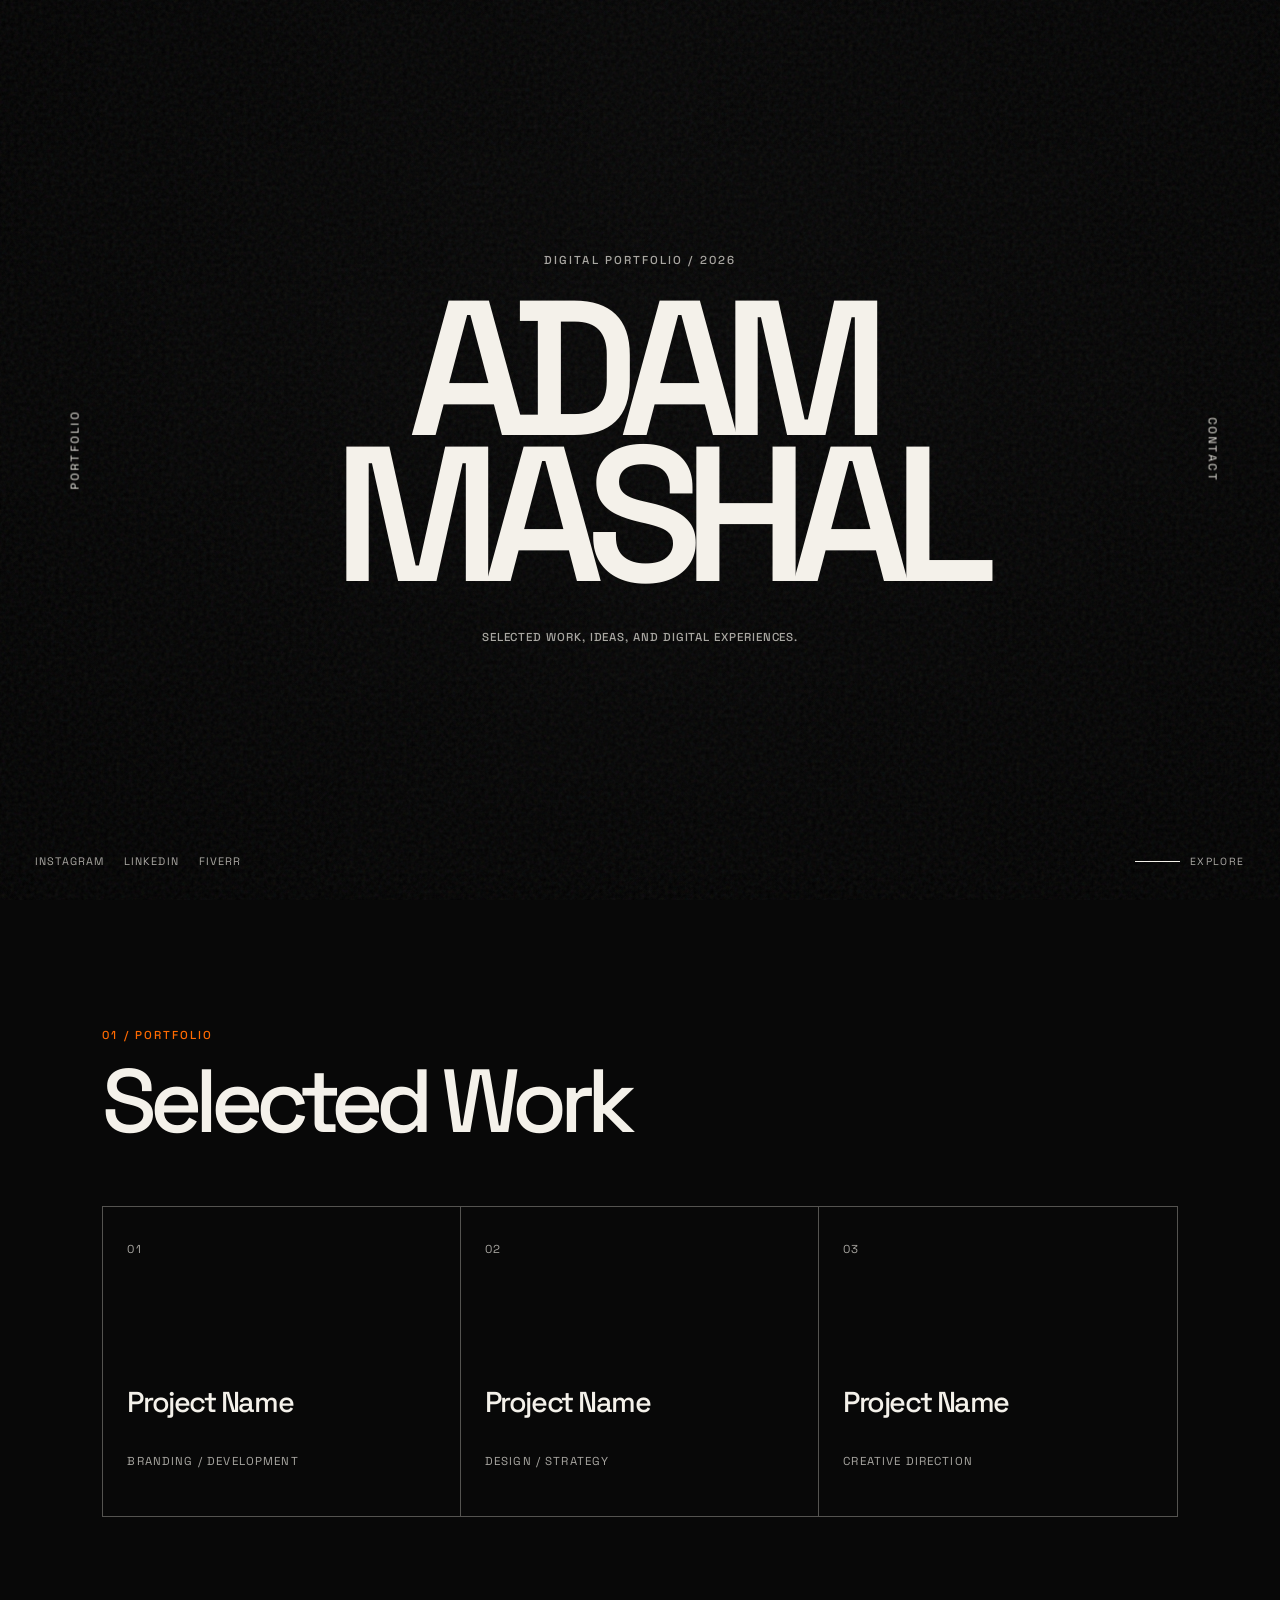
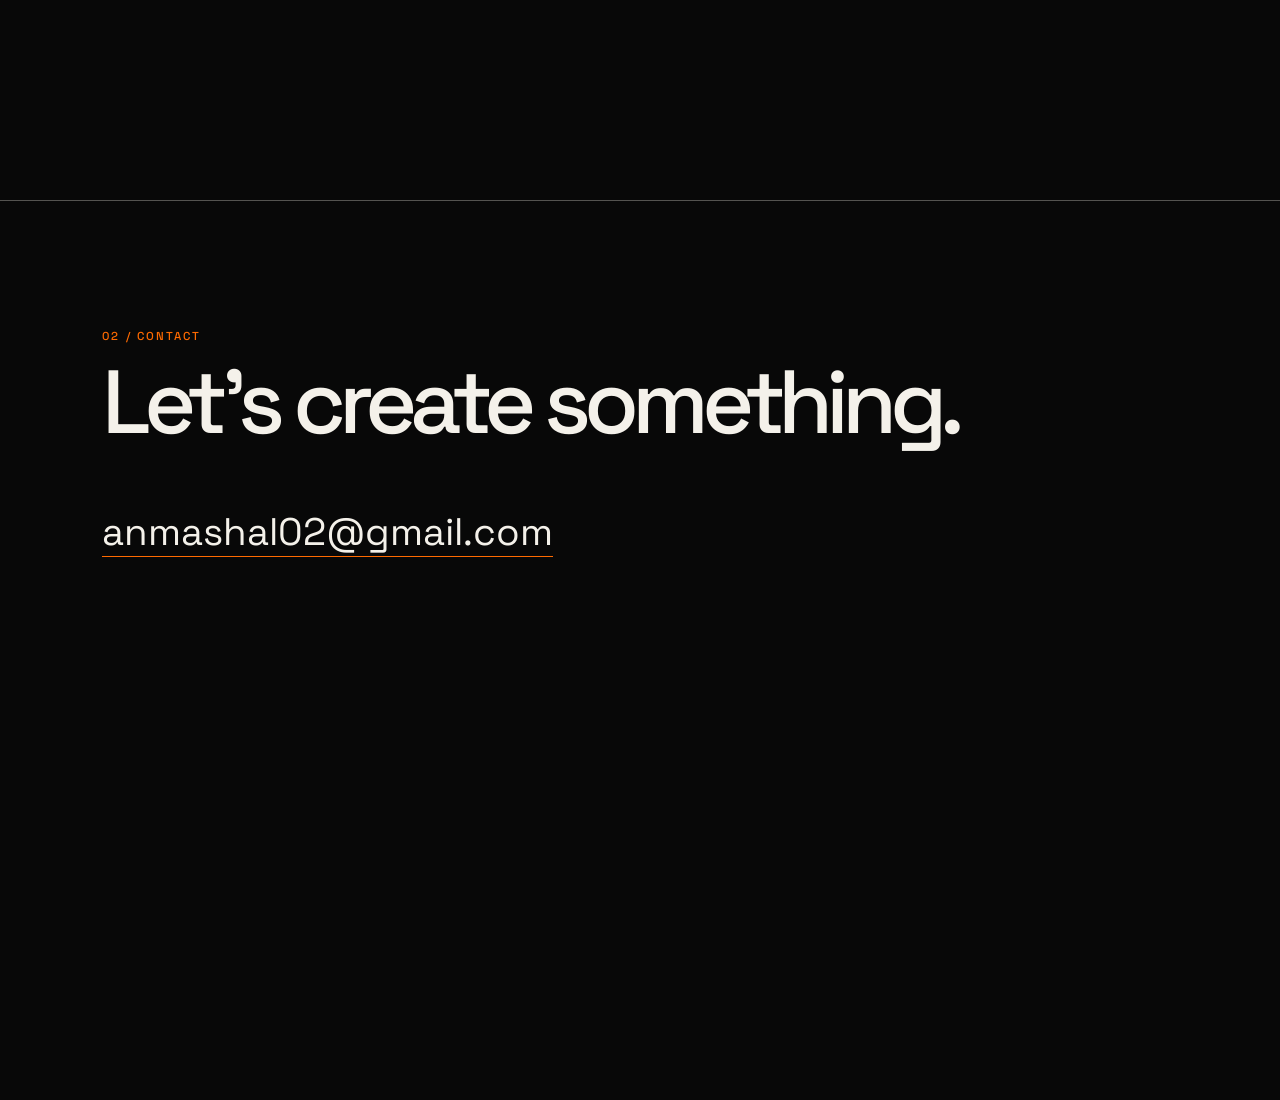
==== index.html @ f865c41f "Initial portfolio website deployment" ====
<!DOCTYPE html>
<html lang="en">
  <head>
    <meta charset="UTF-8" />
    <meta name="viewport" content="width=device-width, initial-scale=1.0" />
    <meta
      name="description"
      content="Adam Mashal — Portfolio, creative work, and contact information."
    />
    <title>Adam Mashal — Portfolio</title>

    <link rel="preconnect" href="https://fonts.googleapis.com" />
    <link rel="preconnect" href="https://fonts.gstatic.com" crossorigin />
    <link
      href="https://fonts.googleapis.com/css2?family=Space+Grotesk:wght@400;500;600;700&display=swap"
      rel="stylesheet"
    />

    <link rel="stylesheet" href="style.css" />
  </head>

  <body>
    <main class="landing-page">
      <video class="flame-video" autoplay muted loop playsinline>
        <source src="assets/flames.mp4" type="video/mp4" />
      </video>

      <div class="video-overlay"></div>
      <div class="grain"></div>

      <a class="side-link side-link-left" href="#portfolio">
        <span>Portfolio</span>
      </a>

      <a class="side-link side-link-right" href="#contact">
        <span>Contact</span>
      </a>

      <section class="hero" aria-label="Introduction">
        <p class="hero-label">Digital Portfolio / 2026</p>

        <h1>
          <span>Adam</span>
          <span>Mashal</span>
        </h1>

        <p class="hero-subtitle">
          Selected work, ideas, and digital experiences.
        </p>
      </section>

      <nav class="social-links" aria-label="Social media links">
        <a
          href="https://instagram.com/advmmashal"
          target="_blank"
          rel="noopener noreferrer"
        >
          Instagram
        </a>

        <a
          href="https://linkedin.com/in/YOUR_USERNAME"
          target="_blank"
          rel="noopener noreferrer"
        >
          LinkedIn
        </a>

        <a
          href="https://fiverr.com/YOUR_USERNAME"
          target="_blank"
          rel="noopener noreferrer"
        >
          Fiverr
        </a>
      </nav>

      <div class="scroll-indicator">
        <span></span>
        Explore
      </div>
    </main>

    <section id="portfolio" class="content-section">
      <p class="section-number">01 / Portfolio</p>
      <h2>Selected Work</h2>

      <div class="project-grid">
        <article class="project-card">
          <p>01</p>
          <h3>Project Name</h3>
          <span>Branding / Development</span>
        </article>

        <article class="project-card">
          <p>02</p>
          <h3>Project Name</h3>
          <span>Design / Strategy</span>
        </article>

        <article class="project-card">
          <p>03</p>
          <h3>Project Name</h3>
          <span>Creative Direction</span>
        </article>
      </div>
    </section>

    <section id="contact" class="content-section contact-section">
      <p class="section-number">02 / Contact</p>
      <h2>Let’s create something.</h2>

      <a class="email-link" href="mailto:your@email.com">
        anmashal02@gmail.com
      </a>
    </section>

    <script src="script.js"></script>
  </body>
</html>
---- style.css ----
:root {
  --background: #080808;
  --text: #f4f1ea;
  --muted-text: rgba(244, 241, 234, 0.68);
  --line: rgba(244, 241, 234, 0.32);
  --fire: #ff6a00;
}

* {
  box-sizing: border-box;
}

html {
  scroll-behavior: smooth;
}

body {
  margin: 0;
  background: var(--background);
  color: var(--text);
  font-family: "Space Grotesk", sans-serif;
}

.landing-page {
  position: relative;
  min-height: 100svh;
  overflow: hidden;
  display: flex;
  align-items: center;
  justify-content: center;
  isolation: isolate;
}

.flame-video,
.video-overlay,
.grain {
  position: absolute;
  inset: 0;
  width: 100%;
  height: 100%;
}

.flame-video {
  z-index: -3;
  object-fit: cover;
  filter: saturate(1.1) contrast(1.08);
}

.video-overlay {
  z-index: -2;
  background:
    linear-gradient(
      90deg,
      rgba(0, 0, 0, 0.78) 0%,
      rgba(0, 0, 0, 0.26) 50%,
      rgba(0, 0, 0, 0.72) 100%
    ),
    linear-gradient(
      0deg,
      rgba(0, 0, 0, 0.72) 0%,
      rgba(0, 0, 0, 0.08) 55%,
      rgba(0, 0, 0, 0.45) 100%
    );
}

.grain {
  z-index: -1;
  opacity: 0.12;
  pointer-events: none;
  background-image: url("data:image/svg+xml,%3Csvg viewBox='0 0 200 200' xmlns='http://www.w3.org/2000/svg'%3E%3Cfilter id='noiseFilter'%3E%3CfeTurbulence type='fractalNoise' baseFrequency='1.1' numOctaves='4' stitchTiles='stitch'/%3E%3C/filter%3E%3Crect width='100%25' height='100%25' filter='url(%23noiseFilter)' opacity='.7'/%3E%3C/svg%3E");
}

.hero {
  width: min(80%, 1050px);
  text-align: center;
  animation: reveal 1.2s ease both;
}

.hero-label,
.hero-subtitle,
.section-number {
  margin: 0;
  font-size: 0.72rem;
  font-weight: 500;
  letter-spacing: 0.18em;
  text-transform: uppercase;
}

.hero-label {
  margin-bottom: 1.8rem;
  color: var(--muted-text);
}

.hero h1 {
  margin: 0;
  font-size: clamp(4.8rem, 15vw, 13.5rem);
  font-weight: 600;
  line-height: 0.76;
  letter-spacing: -0.1em;
  text-transform: uppercase;
}

.hero h1 span {
  display: block;
}

.hero h1 span:last-child {
  margin-left: 0.16em;
}

.hero-subtitle {
  max-width: 320px;
  margin: 2.5rem auto 0;
  color: var(--muted-text);
  line-height: 1.6;
  letter-spacing: 0.08em;
}

.side-link {
  position: absolute;
  top: 50%;
  z-index: 2;
  color: var(--text);
  text-decoration: none;
  text-transform: uppercase;
  font-size: 0.7rem;
  letter-spacing: 0.22em;
  transition: color 250ms ease, letter-spacing 250ms ease;
}

.side-link:hover {
  color: var(--fire);
  letter-spacing: 0.32em;
}

.side-link-left {
  left: 2.2rem;
  transform: translateY(-50%) rotate(-90deg);
}

.side-link-right {
  right: 2.2rem;
  transform: translateY(-50%) rotate(90deg);
}

.social-links {
  position: absolute;
  bottom: 2rem;
  left: 2.2rem;
  display: flex;
  gap: 1.25rem;
}

.social-links a {
  color: var(--muted-text);
  font-size: 0.68rem;
  letter-spacing: 0.1em;
  text-decoration: none;
  text-transform: uppercase;
  transition: color 250ms ease;
}

.social-links a:hover {
  color: var(--fire);
}

.scroll-indicator {
  position: absolute;
  right: 2.2rem;
  bottom: 2rem;
  display: flex;
  align-items: center;
  gap: 0.6rem;
  color: var(--muted-text);
  font-size: 0.65rem;
  letter-spacing: 0.14em;
  text-transform: uppercase;
}

.scroll-indicator span {
  width: 2.8rem;
  height: 1px;
  background: var(--text);
  animation: pulse 1.8s ease-in-out infinite;
}

.content-section {
  min-height: 100svh;
  padding: 8rem clamp(1.5rem, 8vw, 8rem);
  background: var(--background);
}

.section-number {
  color: var(--fire);
}

.content-section h2 {
  margin: 1.2rem 0 4rem;
  font-size: clamp(3rem, 7vw, 7.5rem);
  font-weight: 500;
  letter-spacing: -0.08em;
  line-height: 0.9;
}

.project-grid {
  display: grid;
  grid-template-columns: repeat(3, 1fr);
  border-top: 1px solid var(--line);
}

.project-card {
  min-height: 310px;
  padding: 1.5rem;
  border-right: 1px solid var(--line);
  border-bottom: 1px solid var(--line);
  cursor: pointer;
  transition: background 250ms ease, color 250ms ease;
}

.project-card:first-child {
  border-left: 1px solid var(--line);
}

.project-card:hover {
  background: var(--fire);
  color: #080808;
}

.project-card p,
.project-card span {
  color: var(--muted-text);
  font-size: 0.72rem;
  letter-spacing: 0.1em;
  text-transform: uppercase;
}

.project-card:hover p,
.project-card:hover span {
  color: #080808;
}

.project-card h3 {
  margin-top: 8rem;
  font-size: 1.8rem;
  font-weight: 500;
  letter-spacing: -0.05em;
}

.contact-section {
  border-top: 1px solid var(--line);
}

.email-link {
  display: inline-block;
  color: var(--text);
  font-size: clamp(1.3rem, 3vw, 3rem);
  text-decoration: none;
  border-bottom: 1px solid var(--fire);
  transition: color 250ms ease;
}

.email-link:hover {
  color: var(--fire);
}

@keyframes reveal {
  from {
    opacity: 0;
    transform: translateY(20px);
  }

  to {
    opacity: 1;
    transform: translateY(0);
  }
}

@keyframes pulse {
  0%,
  100% {
    opacity: 0.35;
    transform: scaleX(0.7);
    transform-origin: right;
  }

  50% {
    opacity: 1;
    transform: scaleX(1);
    transform-origin: right;
  }
}

@media (max-width: 700px) {
  .side-link-left {
    left: 0.8rem;
  }

  .side-link-right {
    right: 0.8rem;
  }

  .social-links {
    bottom: 1.2rem;
    left: 1.2rem;
    gap: 0.8rem;
  }

  .scroll-indicator {
    display: none;
  }

  .project-grid {
    grid-template-columns: 1fr;
  }

  .project-card,
  .project-card:first-child {
    border-left: 1px solid var(--line);
  }

  .project-card {
    min-height: 210px;
  }

  .project-card h3 {
    margin-top: 4rem;
  }
}

@media (prefers-reduced-motion: reduce) {
  *,
  *::before,
  *::after {
    animation-duration: 0.01ms !important;
    animation-iteration-count: 1 !important;
    scroll-behavior: auto !important;
  }
}
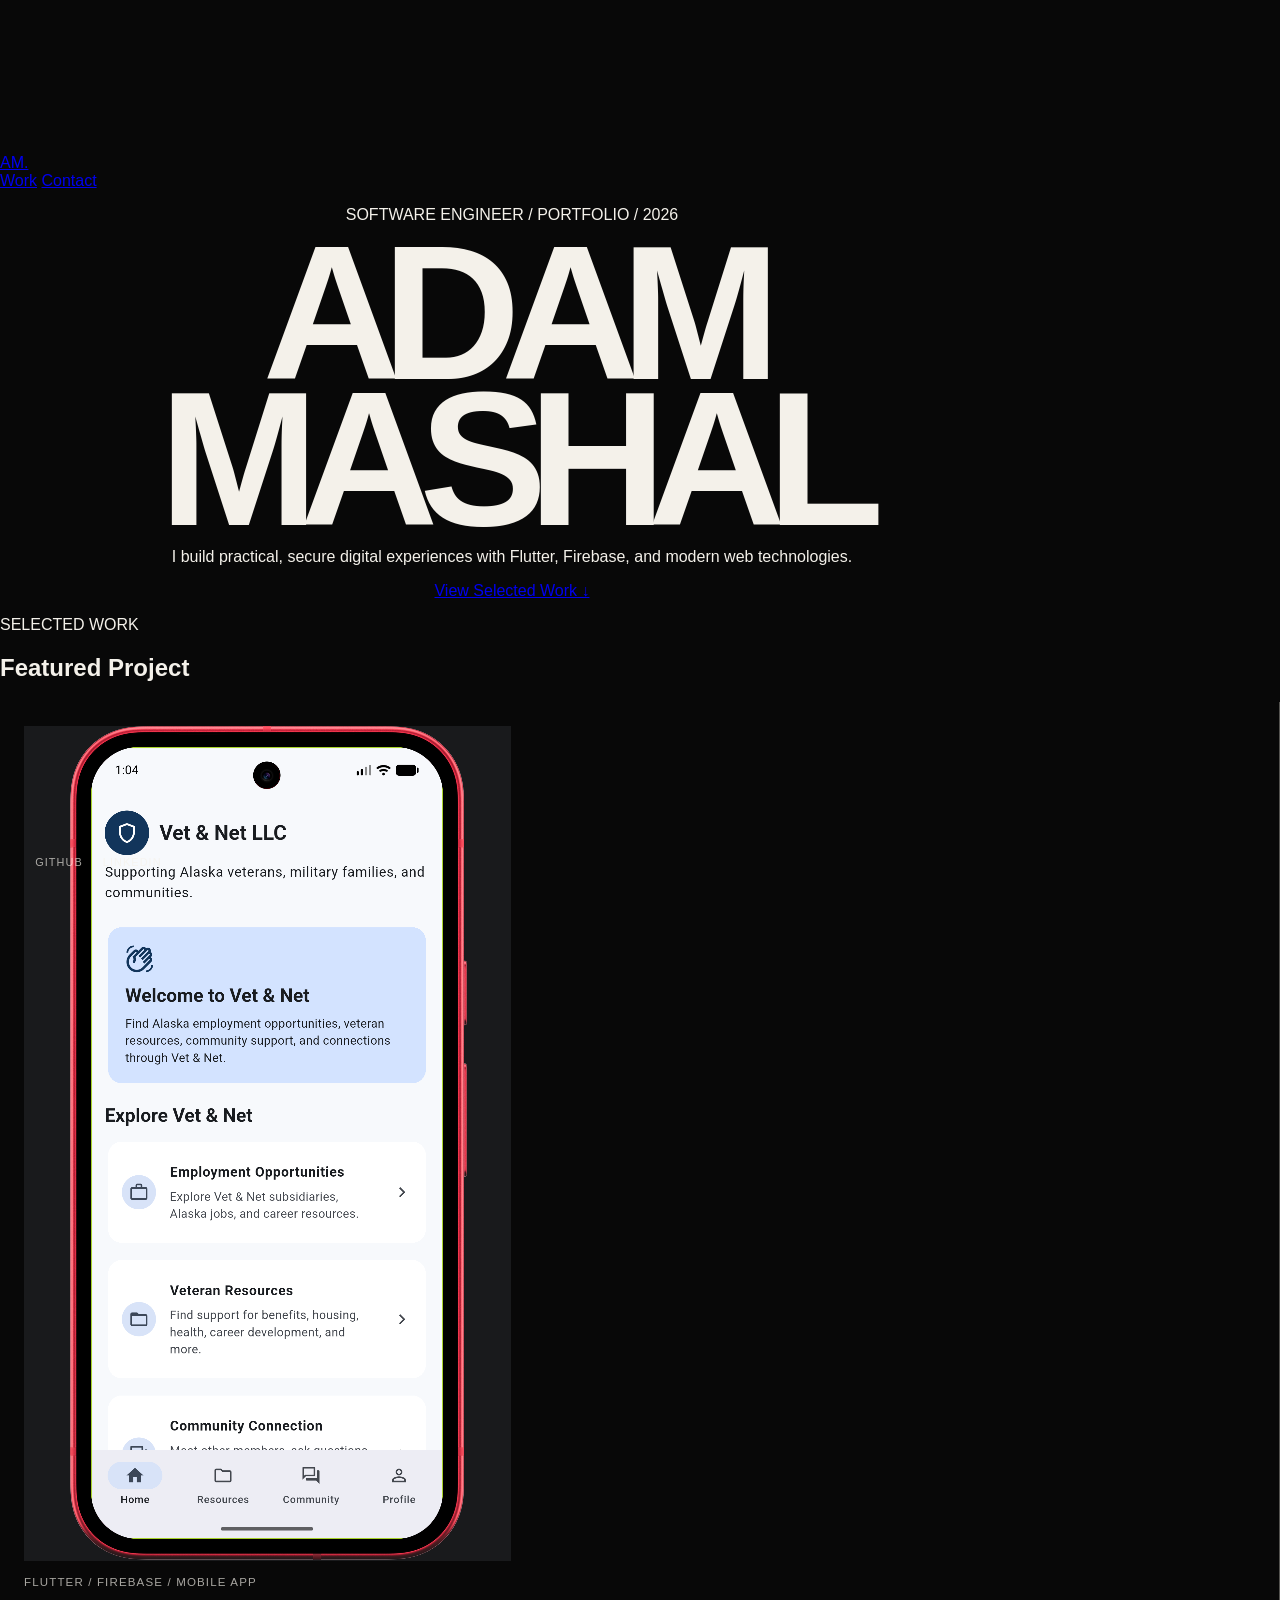
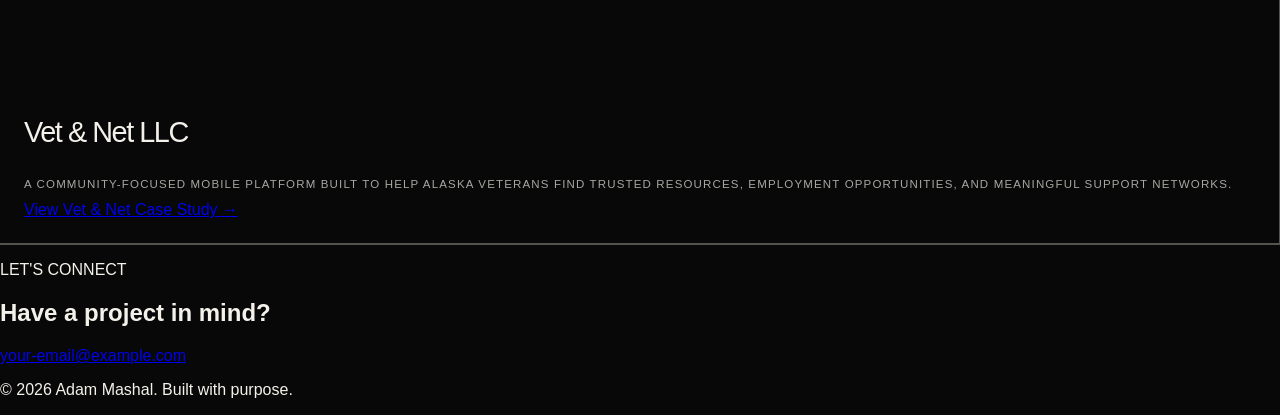
==== commit aaabcb42: "Update index.html Updated the portfolio page with new content and structure, including a new hero se" ====
--- a/index.html
+++ b/index.html
@@ -1,120 +1,105 @@
 <!DOCTYPE html>
 <html lang="en">
-  <head>
-    <meta charset="UTF-8" />
-    <meta name="viewport" content="width=device-width, initial-scale=1.0" />
-    <meta
-      name="description"
-      content="Adam Mashal — Portfolio, creative work, and contact information."
-    />
-    <title>Adam Mashal — Portfolio</title>
+<head>
+  <meta charset="UTF-8" />
+  <meta name="viewport" content="width=device-width, initial-scale=1.0" />
 
-    <link rel="preconnect" href="https://fonts.googleapis.com" />
-    <link rel="preconnect" href="https://fonts.gstatic.com" crossorigin />
-    <link
-      href="https://fonts.googleapis.com/css2?family=Space+Grotesk:wght@400;500;600;700&display=swap"
-      rel="stylesheet"
-    />
+  <title>Adam Mashal — Portfolio</title>
+  <meta
+    name="description"
+    content="Portfolio of Adam Mashal, Software Engineer and creator of Vet & Net LLC."
+  />
 
-    <link rel="stylesheet" href="style.css" />
-  </head>
+  <link rel="stylesheet" href="style.css" />
+</head>
 
-  <body>
-    <main class="landing-page">
-      <video class="flame-video" autoplay muted loop playsinline>
-        <source src="assets/flames.mp4" type="video/mp4" />
-      </video>
+<body>
+  <!-- Optional background video. Remove this entire block if flames.mp4 is not uploaded. -->
+  <video class="background-video" autoplay muted loop playsinline>
+    <source src="assets/flames.mp4" type="video/mp4" />
+  </video>
 
-      <div class="video-overlay"></div>
-      <div class="grain"></div>
+  <div class="background-overlay"></div>
 
-      <a class="side-link side-link-left" href="#portfolio">
-        <span>Portfolio</span>
+  <main class="portfolio-page">
+    <header class="site-header">
+      <a class="logo" href="index.html">AM.</a>
+
+      <nav aria-label="Main navigation">
+        <a href="#work">Work</a>
+        <a href="#contact">Contact</a>
+      </nav>
+    </header>
+
+    <section class="hero">
+      <p class="eyebrow">SOFTWARE ENGINEER / PORTFOLIO / 2026</p>
+
+      <h1>
+        ADAM<br />
+        MASHAL
+      </h1>
+
+      <p class="hero-copy">
+        I build practical, secure digital experiences with Flutter, Firebase,
+        and modern web technologies.
+      </p>
+
+      <a class="button" href="#work">View Selected Work ↓</a>
+    </section>
+
+    <section class="work-section" id="work">
+      <div class="section-heading">
+        <p class="eyebrow">SELECTED WORK</p>
+        <h2>Featured Project</h2>
+      </div>
+
+      <article class="project-card">
+        <div class="project-image-wrap">
+          <img
+            class="project-image"
+            src="assets/vetnet-preview.png"
+            alt="Vet and Net mobile app preview"
+          />
+        </div>
+
+        <div class="project-content">
+          <p class="eyebrow">FLUTTER / FIREBASE / MOBILE APP</p>
+
+          <h3>Vet &amp; Net LLC</h3>
+
+          <p>
+            A community-focused mobile platform built to help Alaska veterans
+            find trusted resources, employment opportunities, and meaningful
+            support networks.
+          </p>
+
+          <a class="text-link" href="vetnet.html">
+            View Vet &amp; Net Case Study →
+          </a>
+        </div>
+      </article>
+    </section>
+
+    <section class="contact-section" id="contact">
+      <p class="eyebrow">LET'S CONNECT</p>
+
+      <h2>Have a project in mind?</h2>
+
+      <!-- Replace this email address with your real email -->
+      <a class="contact-email" href="mailto:your-email@example.com">
+        your-email@example.com
       </a>
 
-      <a class="side-link side-link-right" href="#contact">
-        <span>Contact</span>
-      </a>
-
-      <section class="hero" aria-label="Introduction">
-        <p class="hero-label">Digital Portfolio / 2026</p>
-
-        <h1>
-          <span>Adam</span>
-          <span>Mashal</span>
-        </h1>
-
-        <p class="hero-subtitle">
-          Selected work, ideas, and digital experiences.
-        </p>
-      </section>
-
-      <nav class="social-links" aria-label="Social media links">
-        <a
-          href="https://instagram.com/advmmashal"
-          target="_blank"
-          rel="noopener noreferrer"
-        >
-          Instagram
-        </a>
-
-        <a
-          href="https://linkedin.com/in/YOUR_USERNAME"
-          target="_blank"
-          rel="noopener noreferrer"
-        >
-          LinkedIn
-        </a>
-
-        <a
-          href="https://fiverr.com/YOUR_USERNAME"
-          target="_blank"
-          rel="noopener noreferrer"
-        >
-          Fiverr
-        </a>
-      </nav>
-
-      <div class="scroll-indicator">
-        <span></span>
-        Explore
-      </div>
-    </main>
-
-    <section id="portfolio" class="content-section">
-      <p class="section-number">01 / Portfolio</p>
-      <h2>Selected Work</h2>
-
-      <div class="project-grid">
-        <article class="project-card">
-          <p>01</p>
-          <h3>Project Name</h3>
-          <span>Branding / Development</span>
-        </article>
-
-        <article class="project-card">
-          <p>02</p>
-          <h3>Project Name</h3>
-          <span>Design / Strategy</span>
-        </article>
-
-        <article class="project-card">
-          <p>03</p>
-          <h3>Project Name</h3>
-          <span>Creative Direction</span>
-        </article>
+      <div class="social-links">
+        <!-- Replace # with your real links -->
+        <a href="#" target="_blank" rel="noopener noreferrer">GitHub</a>
+        <a href="#" target="_blank" rel="noopener noreferrer">LinkedIn</a>
       </div>
     </section>
 
-    <section id="contact" class="content-section contact-section">
-      <p class="section-number">02 / Contact</p>
-      <h2>Let’s create something.</h2>
-
-      <a class="email-link" href="mailto:your@email.com">
-        anmashal02@gmail.com
-      </a>
-    </section>
-
-    <script src="script.js"></script>
-  </body>
+    <footer>
+      <p>© 2026 Adam Mashal. Built with purpose.</p>
+    </footer>
+  </main>
+</body>
 </html>
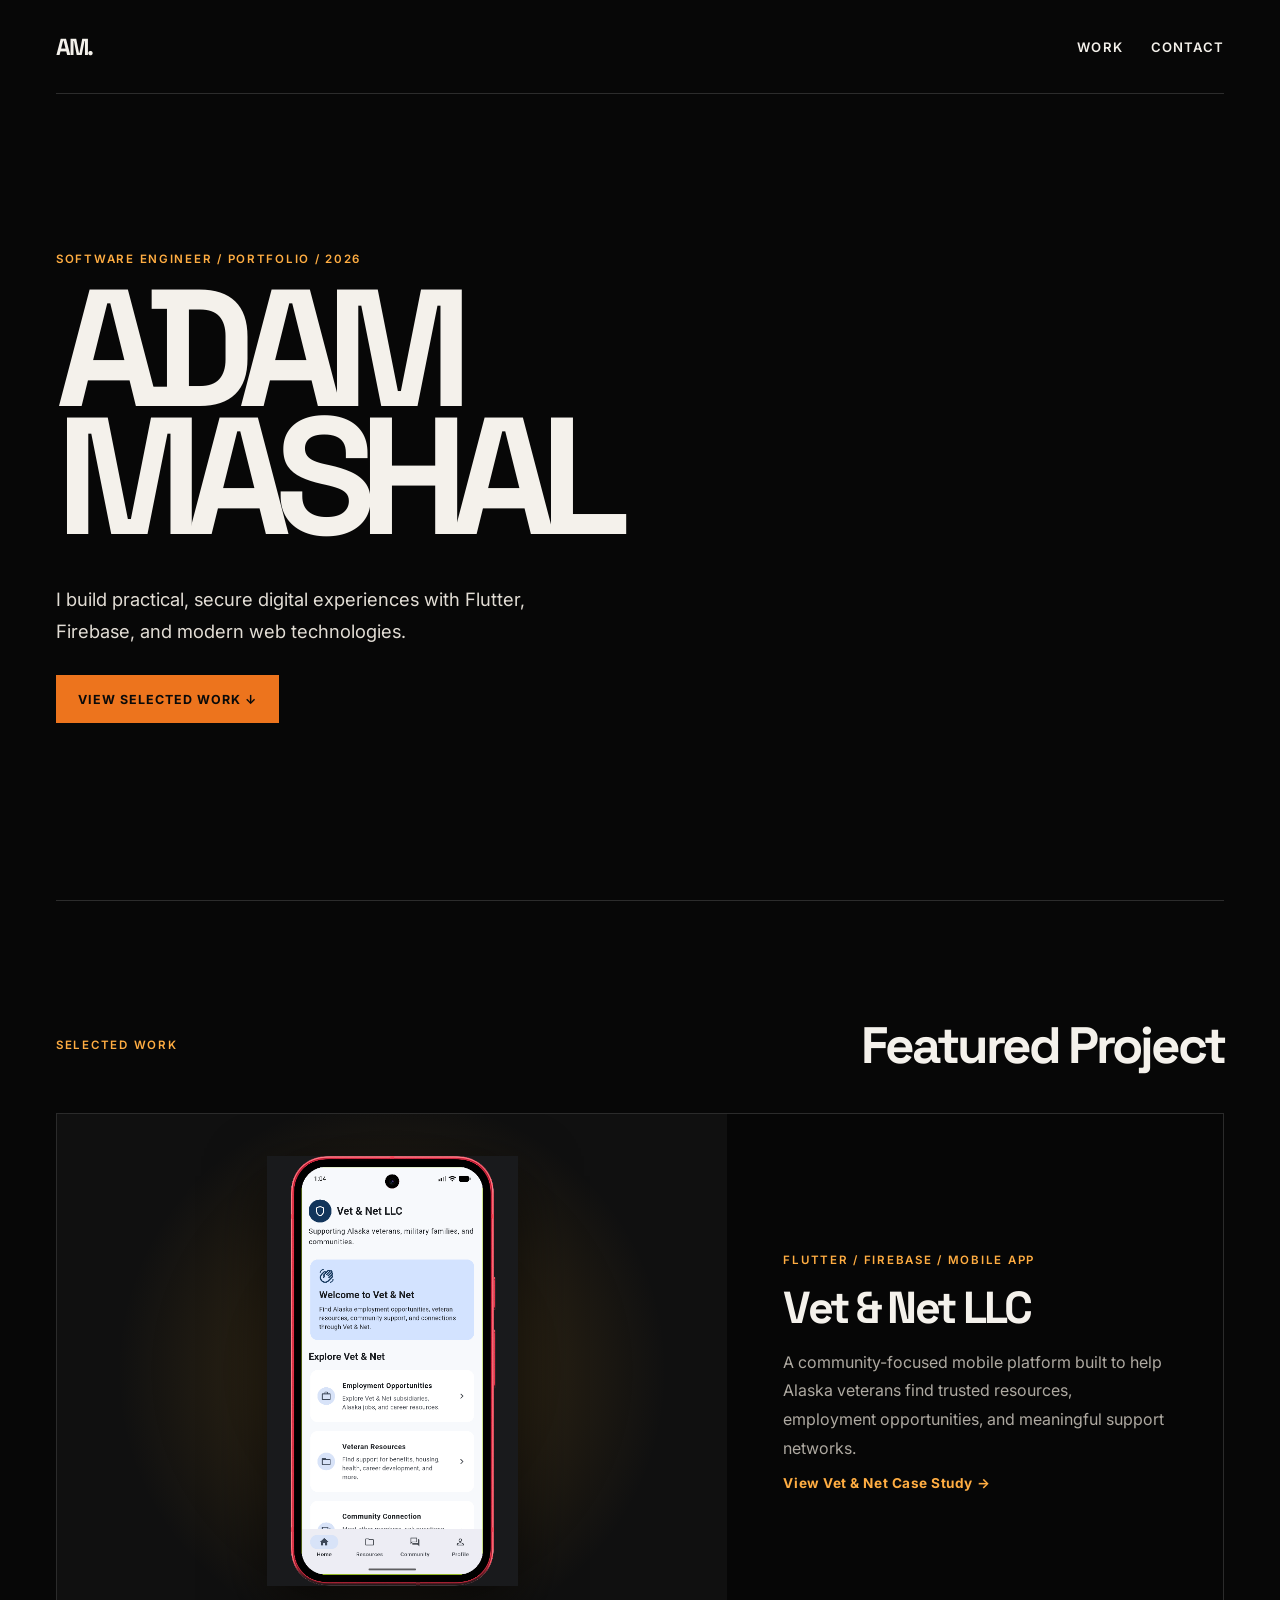
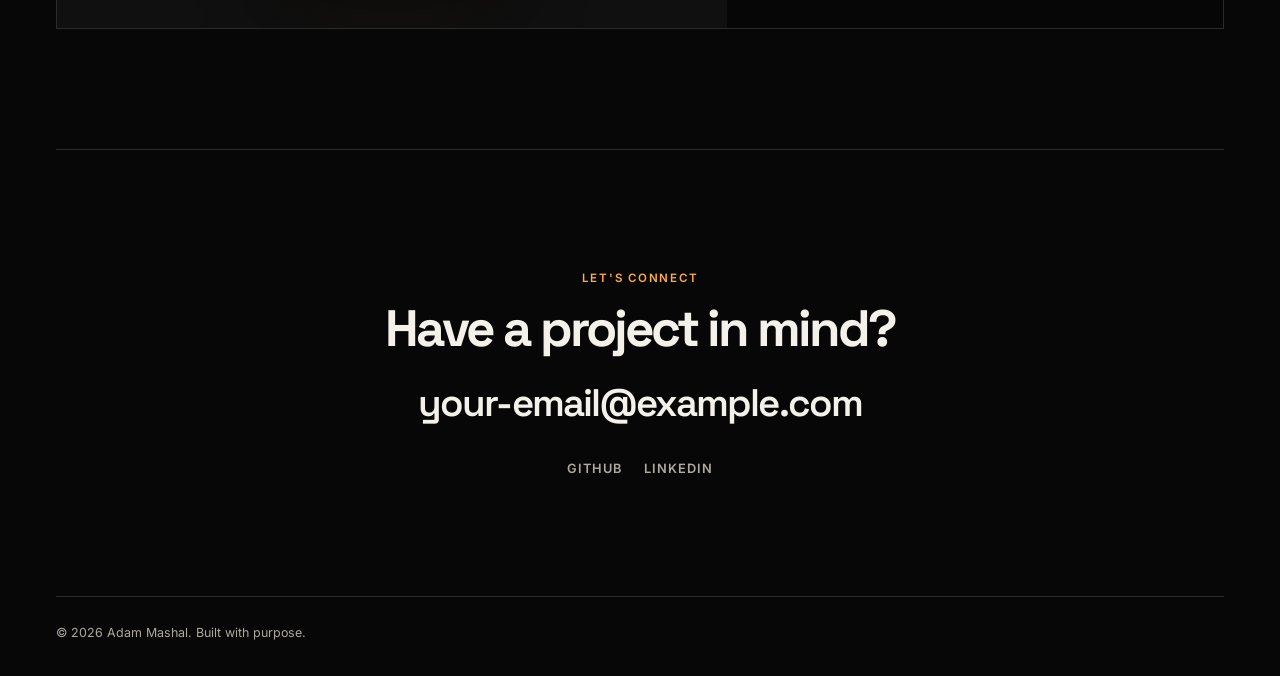
==== commit 07deca99: "Add versioning to stylesheet link in index.html Updated stylesheet link to include versioning." ====
--- a/index.html
+++ b/index.html
@@ -10,7 +10,7 @@
     content="Portfolio of Adam Mashal, Software Engineer and creator of Vet & Net LLC."
   />
 
-  <link rel="stylesheet" href="style.css" />
+<link rel="stylesheet" href="./style.css?v=3" />
 </head>
 
 <body>
--- a/style.css
+++ b/style.css
@@ -1,9 +1,20 @@
+@import url("https://fonts.googleapis.com/css2?family=Space+Grotesk:wght@400;500;600;700&family=Inter:wght@400;500;600&display=swap");
+
 :root {
-  --background: #080808;
-  --text: #f4f1ea;
-  --muted-text: rgba(244, 241, 234, 0.68);
-  --line: rgba(244, 241, 234, 0.32);
-  --fire: #ff6a00;
+  --black: #070707;
+  --charcoal: #111111;
+  --panel: rgba(18, 18, 18, 0.8);
+  --white: #f4f1eb;
+  --muted: #aea9a1;
+  --orange: #ed741d;
+  --amber: #ffad42;
+  --line: rgba(255, 255, 255, 0.15);
+
+  --navy: #0b1f33;
+  --blue: #163b5c;
+  --teal: #1f7a8c;
+  --sky: #dceaf2;
+  --gold: #d89a2b;
 }
 
 * {
@@ -12,327 +23,712 @@
 
 html {
   scroll-behavior: smooth;
+  background: var(--black);
 }
 
 body {
   margin: 0;
-  background: var(--background);
-  color: var(--text);
+  min-width: 320px;
+  color: var(--white);
+  background: var(--black);
+  font-family: "Inter", Arial, sans-serif;
+  overflow-x: hidden;
+}
+
+img {
+  display: block;
+  max-width: 100%;
+}
+
+/* =========================================================
+   PORTFOLIO BACKGROUND VIDEO
+   ========================================================= */
+
+.background-video {
+  position: fixed;
+  z-index: -3;
+  top: 0;
+  left: 0;
+
+  width: 100vw;
+  height: 100vh;
+
+  object-fit: cover;
+  object-position: center;
+  pointer-events: none;
+}
+
+.background-overlay {
+  position: fixed;
+  z-index: -2;
+  inset: 0;
+
+  background:
+    radial-gradient(
+      circle at 70% 35%,
+      rgba(175, 54, 8, 0.22) 0%,
+      rgba(0, 0, 0, 0.24) 38%,
+      rgba(0, 0, 0, 0.84) 100%
+    ),
+    rgba(0, 0, 0, 0.5);
+
+  pointer-events: none;
+}
+
+/* Adds a subtle grain-like visual layer */
+.background-overlay::after {
+  content: "";
+  position: absolute;
+  inset: 0;
+  opacity: 0.08;
+  pointer-events: none;
+  background-image:
+    repeating-radial-gradient(
+      circle at 0 0,
+      rgba(255, 255, 255, 0.8) 0,
+      rgba(255, 255, 255, 0.8) 1px,
+      transparent 1px,
+      transparent 3px
+    );
+  background-size: 4px 4px;
+}
+
+/* =========================================================
+   SHARED LAYOUT
+   ========================================================= */
+
+.portfolio-page,
+.case-study-page {
+  position: relative;
+  z-index: 1;
+  width: min(1400px, 100%);
+  margin: 0 auto;
+  padding: 0 56px;
+}
+
+.site-header {
+  display: flex;
+  align-items: center;
+  justify-content: space-between;
+  min-height: 94px;
+  border-bottom: 1px solid var(--line);
+}
+
+.logo {
+  color: var(--white);
   font-family: "Space Grotesk", sans-serif;
-}
-
-.landing-page {
-  position: relative;
-  min-height: 100svh;
-  overflow: hidden;
-  display: flex;
+  font-size: 1.45rem;
+  font-weight: 700;
+  letter-spacing: -0.08em;
+  text-decoration: none;
+}
+
+.site-header nav {
+  display: flex;
+  gap: 28px;
+}
+
+.site-header nav a,
+.back-link {
+  color: var(--white);
+  font-size: 0.82rem;
+  font-weight: 600;
+  letter-spacing: 0.08em;
+  text-decoration: none;
+  text-transform: uppercase;
+  transition: color 180ms ease;
+}
+
+.site-header nav a:hover,
+.back-link:hover {
+  color: var(--orange);
+}
+
+.eyebrow {
+  margin: 0 0 18px;
+  color: var(--amber);
+  font-size: 0.72rem;
+  font-weight: 600;
+  letter-spacing: 0.15em;
+  line-height: 1.4;
+  text-transform: uppercase;
+}
+
+h1,
+h2,
+h3 {
+  margin-top: 0;
+  font-family: "Space Grotesk", Arial, sans-serif;
+}
+
+h2 {
+  margin-bottom: 22px;
+  font-size: clamp(2rem, 4vw, 4rem);
+  letter-spacing: -0.06em;
+  line-height: 0.98;
+}
+
+.button {
+  display: inline-flex;
   align-items: center;
   justify-content: center;
-  isolation: isolate;
-}
-
-.flame-video,
-.video-overlay,
-.grain {
-  position: absolute;
-  inset: 0;
-  width: 100%;
-  height: 100%;
-}
-
-.flame-video {
-  z-index: -3;
-  object-fit: cover;
-  filter: saturate(1.1) contrast(1.08);
-}
-
-.video-overlay {
-  z-index: -2;
-  background:
-    linear-gradient(
-      90deg,
-      rgba(0, 0, 0, 0.78) 0%,
-      rgba(0, 0, 0, 0.26) 50%,
-      rgba(0, 0, 0, 0.72) 100%
-    ),
-    linear-gradient(
-      0deg,
-      rgba(0, 0, 0, 0.72) 0%,
-      rgba(0, 0, 0, 0.08) 55%,
-      rgba(0, 0, 0, 0.45) 100%
-    );
-}
-
-.grain {
-  z-index: -1;
-  opacity: 0.12;
-  pointer-events: none;
-  background-image: url("data:image/svg+xml,%3Csvg viewBox='0 0 200 200' xmlns='http://www.w3.org/2000/svg'%3E%3Cfilter id='noiseFilter'%3E%3CfeTurbulence type='fractalNoise' baseFrequency='1.1' numOctaves='4' stitchTiles='stitch'/%3E%3C/filter%3E%3Crect width='100%25' height='100%25' filter='url(%23noiseFilter)' opacity='.7'/%3E%3C/svg%3E");
-}
-
-.hero {
-  width: min(80%, 1050px);
-  text-align: center;
-  animation: reveal 1.2s ease both;
-}
-
-.hero-label,
-.hero-subtitle,
-.section-number {
-  margin: 0;
-  font-size: 0.72rem;
-  font-weight: 500;
-  letter-spacing: 0.18em;
-  text-transform: uppercase;
-}
-
-.hero-label {
-  margin-bottom: 1.8rem;
-  color: var(--muted-text);
-}
-
-.hero h1 {
-  margin: 0;
-  font-size: clamp(4.8rem, 15vw, 13.5rem);
-  font-weight: 600;
-  line-height: 0.76;
-  letter-spacing: -0.1em;
-  text-transform: uppercase;
-}
-
-.hero h1 span {
-  display: block;
-}
-
-.hero h1 span:last-child {
-  margin-left: 0.16em;
-}
-
-.hero-subtitle {
-  max-width: 320px;
-  margin: 2.5rem auto 0;
-  color: var(--muted-text);
-  line-height: 1.6;
+  min-height: 48px;
+  padding: 14px 21px;
+  border: 1px solid var(--orange);
+  color: #0a0a0a;
+  background: var(--orange);
+  font-size: 0.78rem;
+  font-weight: 700;
   letter-spacing: 0.08em;
-}
-
-.side-link {
-  position: absolute;
-  top: 50%;
-  z-index: 2;
-  color: var(--text);
   text-decoration: none;
   text-transform: uppercase;
-  font-size: 0.7rem;
-  letter-spacing: 0.22em;
-  transition: color 250ms ease, letter-spacing 250ms ease;
-}
-
-.side-link:hover {
-  color: var(--fire);
-  letter-spacing: 0.32em;
-}
-
-.side-link-left {
-  left: 2.2rem;
-  transform: translateY(-50%) rotate(-90deg);
-}
-
-.side-link-right {
-  right: 2.2rem;
-  transform: translateY(-50%) rotate(90deg);
+  transition:
+    background 180ms ease,
+    color 180ms ease,
+    transform 180ms ease;
+}
+
+.button:hover {
+  color: var(--white);
+  background: transparent;
+  transform: translateY(-2px);
+}
+
+.text-link {
+  display: inline-block;
+  margin-top: 12px;
+  color: var(--amber);
+  font-size: 0.85rem;
+  font-weight: 700;
+  letter-spacing: 0.04em;
+  text-decoration: none;
+}
+
+.text-link:hover {
+  color: var(--white);
+}
+
+/* =========================================================
+   INDEX / PORTFOLIO PAGE
+   ========================================================= */
+
+.hero {
+  display: flex;
+  flex-direction: column;
+  align-items: flex-start;
+  justify-content: center;
+  min-height: calc(100vh - 94px);
+  padding: 80px 0 100px;
+}
+
+.hero h1 {
+  max-width: 100%;
+  margin: 0;
+  color: var(--white);
+  font-size: clamp(4.6rem, 13vw, 12rem);
+  font-weight: 700;
+  letter-spacing: -0.1em;
+  line-height: 0.77;
+  text-transform: uppercase;
+}
+
+.hero-copy {
+  max-width: 505px;
+  margin: 42px 0 28px;
+  color: #e2ddd5;
+  font-size: clamp(1rem, 1.5vw, 1.15rem);
+  line-height: 1.75;
+}
+
+.work-section,
+.contact-section {
+  padding: 120px 0;
+  border-top: 1px solid var(--line);
+}
+
+.section-heading {
+  display: flex;
+  align-items: end;
+  justify-content: space-between;
+  gap: 24px;
+  margin-bottom: 42px;
+}
+
+.section-heading h2 {
+  margin: 0;
+}
+
+.project-card {
+  display: grid;
+  grid-template-columns: minmax(280px, 1.15fr) minmax(260px, 0.85fr);
+  overflow: hidden;
+  border: 1px solid var(--line);
+  background: rgba(7, 7, 7, 0.64);
+  backdrop-filter: blur(8px);
+}
+
+.project-image-wrap {
+  display: flex;
+  align-items: center;
+  justify-content: center;
+  min-height: 510px;
+  padding: 42px;
+  overflow: hidden;
+  background:
+    radial-gradient(circle at center, rgba(216, 154, 43, 0.24), transparent 65%),
+    #101010;
+}
+
+.project-image {
+  width: auto;
+  max-width: 100%;
+  max-height: 430px;
+  object-fit: contain;
+  filter: drop-shadow(0 20px 30px rgba(0, 0, 0, 0.65));
+  transition: transform 300ms ease;
+}
+
+.project-card:hover .project-image {
+  transform: scale(1.035);
+}
+
+.project-content {
+  display: flex;
+  flex-direction: column;
+  justify-content: center;
+  padding: 56px;
+}
+
+.project-content h3 {
+  margin-bottom: 18px;
+  font-size: clamp(2rem, 3.5vw, 3.7rem);
+  letter-spacing: -0.06em;
+  line-height: 0.98;
+}
+
+.project-content p:not(.eyebrow) {
+  max-width: 470px;
+  margin: 0;
+  color: var(--muted);
+  line-height: 1.8;
+}
+
+.contact-section {
+  text-align: center;
+}
+
+.contact-section h2 {
+  margin-bottom: 24px;
+}
+
+.contact-email {
+  color: var(--white);
+  font-family: "Space Grotesk", sans-serif;
+  font-size: clamp(1.3rem, 3vw, 2.6rem);
+  font-weight: 600;
+  letter-spacing: -0.05em;
+  text-decoration: none;
+  overflow-wrap: anywhere;
+}
+
+.contact-email:hover {
+  color: var(--orange);
 }
 
 .social-links {
-  position: absolute;
-  bottom: 2rem;
-  left: 2.2rem;
-  display: flex;
-  gap: 1.25rem;
+  display: flex;
+  justify-content: center;
+  gap: 22px;
+  margin-top: 34px;
 }
 
 .social-links a {
-  color: var(--muted-text);
-  font-size: 0.68rem;
-  letter-spacing: 0.1em;
+  color: var(--muted);
+  font-size: 0.8rem;
+  font-weight: 600;
+  letter-spacing: 0.08em;
   text-decoration: none;
   text-transform: uppercase;
-  transition: color 250ms ease;
 }
 
 .social-links a:hover {
-  color: var(--fire);
-}
-
-.scroll-indicator {
-  position: absolute;
-  right: 2.2rem;
-  bottom: 2rem;
+  color: var(--white);
+}
+
+footer {
   display: flex;
   align-items: center;
-  gap: 0.6rem;
-  color: var(--muted-text);
-  font-size: 0.65rem;
-  letter-spacing: 0.14em;
+  justify-content: space-between;
+  gap: 20px;
+  padding: 28px 0 36px;
+  border-top: 1px solid var(--line);
+  color: var(--muted);
+  font-size: 0.78rem;
+}
+
+footer p {
+  margin: 0;
+}
+
+footer a {
+  color: var(--white);
+  font-size: 0.78rem;
+  text-decoration: none;
+}
+
+footer a:hover {
+  color: var(--orange);
+}
+
+/* =========================================================
+   VET & NET CASE STUDY PAGE
+   ========================================================= */
+
+.case-study-page {
+  background: var(--navy);
+}
+
+.case-study-page .site-header {
+  border-color: rgba(220, 234, 242, 0.18);
+}
+
+.case-study-page .logo,
+.case-study-page .back-link {
+  color: var(--sky);
+}
+
+.case-study-page .back-link:hover {
+  color: var(--gold);
+}
+
+.case-study-hero {
+  display: grid;
+  grid-template-columns: 1fr minmax(280px, 440px);
+  align-items: center;
+  gap: 80px;
+  min-height: 680px;
+  padding: 90px 0;
+}
+
+.case-study-page .eyebrow {
+  color: var(--gold);
+}
+
+.case-study-hero h1 {
+  margin-bottom: 26px;
+  color: var(--sky);
+  font-size: clamp(3.5rem, 8vw, 7.5rem);
+  letter-spacing: -0.09em;
+  line-height: 0.84;
+}
+
+.intro {
+  max-width: 630px;
+  margin: 0;
+  color: rgba(220, 234, 242, 0.82);
+  font-size: 1.08rem;
+  line-height: 1.8;
+}
+
+.tag-list {
+  display: flex;
+  flex-wrap: wrap;
+  gap: 10px;
+  margin-top: 30px;
+}
+
+.tag-list span {
+  padding: 8px 11px;
+  border: 1px solid rgba(220, 234, 242, 0.25);
+  color: var(--sky);
+  font-size: 0.72rem;
+  font-weight: 600;
+  letter-spacing: 0.06em;
   text-transform: uppercase;
 }
 
-.scroll-indicator span {
-  width: 2.8rem;
-  height: 1px;
-  background: var(--text);
-  animation: pulse 1.8s ease-in-out infinite;
-}
-
-.content-section {
-  min-height: 100svh;
-  padding: 8rem clamp(1.5rem, 8vw, 8rem);
-  background: var(--background);
-}
-
-.section-number {
-  color: var(--fire);
-}
-
-.content-section h2 {
-  margin: 1.2rem 0 4rem;
-  font-size: clamp(3rem, 7vw, 7.5rem);
-  font-weight: 500;
-  letter-spacing: -0.08em;
-  line-height: 0.9;
-}
-
-.project-grid {
+.hero-phone-preview {
+  display: flex;
+  align-items: center;
+  justify-content: center;
+  min-height: 510px;
+  padding: 30px;
+  background:
+    radial-gradient(circle, rgba(31, 122, 140, 0.65), transparent 64%);
+}
+
+.hero-phone-preview img {
+  max-height: 560px;
+  width: auto;
+  filter: drop-shadow(0 28px 32px rgba(0, 0, 0, 0.55));
+}
+
+.case-study-section {
+  padding: 100px 0;
+  border-top: 1px solid rgba(220, 234, 242, 0.18);
+}
+
+.case-study-section > p:not(.eyebrow) {
+  max-width: 780px;
+  color: rgba(220, 234, 242, 0.8);
+  font-size: 1.02rem;
+  line-height: 1.9;
+}
+
+.case-study-section h2 {
+  max-width: 900px;
+  color: var(--sky);
+}
+
+.feature-grid {
   display: grid;
   grid-template-columns: repeat(3, 1fr);
-  border-top: 1px solid var(--line);
-}
-
-.project-card {
-  min-height: 310px;
-  padding: 1.5rem;
-  border-right: 1px solid var(--line);
-  border-bottom: 1px solid var(--line);
-  cursor: pointer;
-  transition: background 250ms ease, color 250ms ease;
-}
-
-.project-card:first-child {
-  border-left: 1px solid var(--line);
-}
-
-.project-card:hover {
-  background: var(--fire);
-  color: #080808;
-}
-
-.project-card p,
-.project-card span {
-  color: var(--muted-text);
-  font-size: 0.72rem;
-  letter-spacing: 0.1em;
-  text-transform: uppercase;
-}
-
-.project-card:hover p,
-.project-card:hover span {
-  color: #080808;
-}
-
-.project-card h3 {
-  margin-top: 8rem;
-  font-size: 1.8rem;
-  font-weight: 500;
-  letter-spacing: -0.05em;
-}
-
-.contact-section {
-  border-top: 1px solid var(--line);
-}
-
-.email-link {
-  display: inline-block;
-  color: var(--text);
-  font-size: clamp(1.3rem, 3vw, 3rem);
-  text-decoration: none;
-  border-bottom: 1px solid var(--fire);
-  transition: color 250ms ease;
-}
-
-.email-link:hover {
-  color: var(--fire);
-}
-
-@keyframes reveal {
-  from {
-    opacity: 0;
-    transform: translateY(20px);
-  }
-
-  to {
-    opacity: 1;
-    transform: translateY(0);
-  }
-}
-
-@keyframes pulse {
-  0%,
-  100% {
-    opacity: 0.35;
-    transform: scaleX(0.7);
-    transform-origin: right;
-  }
-
-  50% {
-    opacity: 1;
-    transform: scaleX(1);
-    transform-origin: right;
-  }
-}
-
-@media (max-width: 700px) {
-  .side-link-left {
-    left: 0.8rem;
-  }
-
-  .side-link-right {
-    right: 0.8rem;
-  }
-
-  .social-links {
-    bottom: 1.2rem;
-    left: 1.2rem;
-    gap: 0.8rem;
-  }
-
-  .scroll-indicator {
-    display: none;
-  }
-
-  .project-grid {
+  gap: 14px;
+  margin-top: 42px;
+}
+
+.feature-card {
+  min-height: 220px;
+  padding: 28px;
+  border: 1px solid rgba(220, 234, 242, 0.17);
+  background: rgba(22, 59, 92, 0.42);
+}
+
+.feature-card h3 {
+  margin-bottom: 16px;
+  color: var(--gold);
+  font-size: 1.2rem;
+}
+
+.feature-card p {
+  margin: 0;
+  color: rgba(220, 234, 242, 0.75);
+  font-size: 0.93rem;
+  line-height: 1.7;
+}
+
+.screen-grid {
+  display: grid;
+  grid-template-columns: repeat(3, 1fr);
+  align-items: start;
+  gap: 24px;
+  margin-top: 42px;
+}
+
+.screen-card {
+  margin: 0;
+  padding: 22px;
+  border: 1px solid rgba(220, 234, 242, 0.17);
+  background: rgba(22, 59, 92, 0.42);
+}
+
+.screen-card img {
+  width: 100%;
+  max-height: 530px;
+  margin: 0 auto;
+  object-fit: contain;
+}
+
+.screen-card figcaption {
+  margin-top: 18px;
+  color: rgba(220, 234, 242, 0.75);
+  font-size: 0.84rem;
+  line-height: 1.5;
+}
+
+.technical-section {
+  padding-bottom: 110px;
+}
+
+.technical-list {
+  max-width: 850px;
+  margin: 34px 0 0;
+  padding: 0;
+  list-style: none;
+}
+
+.technical-list li {
+  padding: 18px 0;
+  border-bottom: 1px solid rgba(220, 234, 242, 0.16);
+  color: rgba(220, 234, 242, 0.78);
+  line-height: 1.65;
+}
+
+.technical-list strong {
+  color: var(--gold);
+}
+
+.case-study-cta {
+  padding: 100px 40px;
+  text-align: center;
+  background: var(--teal);
+}
+
+.case-study-cta h2 {
+  max-width: 720px;
+  margin-right: auto;
+  margin-bottom: 32px;
+  margin-left: auto;
+  color: var(--sky);
+}
+
+.case-study-cta .button {
+  border-color: var(--gold);
+  background: var(--gold);
+}
+
+.case-study-cta .button:hover {
+  color: var(--sky);
+  background: transparent;
+}
+
+.case-study-page footer {
+  border-color: rgba(220, 234, 242, 0.18);
+  color: rgba(220, 234, 242, 0.65);
+}
+
+.case-study-page footer a {
+  color: var(--sky);
+}
+
+/* =========================================================
+   TABLET AND MOBILE
+   ========================================================= */
+
+@media (max-width: 900px) {
+  .portfolio-page,
+  .case-study-page {
+    padding: 0 28px;
+  }
+
+  .project-card,
+  .case-study-hero {
     grid-template-columns: 1fr;
   }
 
-  .project-card,
-  .project-card:first-child {
-    border-left: 1px solid var(--line);
-  }
-
-  .project-card {
-    min-height: 210px;
-  }
-
-  .project-card h3 {
-    margin-top: 4rem;
-  }
-}
-
-@media (prefers-reduced-motion: reduce) {
-  *,
-  *::before,
-  *::after {
-    animation-duration: 0.01ms !important;
-    animation-iteration-count: 1 !important;
-    scroll-behavior: auto !important;
-  }
-}
+  .project-image-wrap {
+    min-height: 420px;
+  }
+
+  .project-content {
+    padding: 38px 30px 42px;
+  }
+
+  .case-study-hero {
+    gap: 30px;
+    padding: 70px 0;
+  }
+
+  .hero-phone-preview {
+    min-height: 400px;
+  }
+
+  .feature-grid {
+    grid-template-columns: repeat(2, 1fr);
+  }
+
+  .screen-grid {
+    grid-template-columns: repeat(2, 1fr);
+  }
+}
+
+@media (max-width: 600px) {
+  .portfolio-page,
+  .case-study-page {
+    padding: 0 20px;
+  }
+
+  .site-header {
+    min-height: 76px;
+  }
+
+  .site-header nav {
+    gap: 16px;
+  }
+
+  .site-header nav a,
+  .back-link {
+    font-size: 0.68rem;
+  }
+
+  .hero {
+    min-height: calc(100svh - 76px);
+    padding: 58px 0 72px;
+  }
+
+  .hero h1 {
+    font-size: clamp(3.8rem, 19vw, 6rem);
+    line-height: 0.8;
+  }
+
+  .hero-copy {
+    margin-top: 30px;
+    line-height: 1.65;
+  }
+
+  .work-section,
+  .contact-section,
+  .case-study-section {
+    padding: 72px 0;
+  }
+
+  .section-heading {
+    display: block;
+    margin-bottom: 30px;
+  }
+
+  .project-image-wrap {
+    min-height: 340px;
+    padding: 26px;
+  }
+
+  .project-image {
+    max-height: 300px;
+  }
+
+  .project-content {
+    padding: 30px 24px 34px;
+  }
+
+  .case-study-hero {
+    min-height: auto;
+    padding: 60px 0;
+  }
+
+  .case-study-hero h1 {
+    font-size: clamp(3.4rem, 17vw, 5.3rem);
+  }
+
+  .hero-phone-preview {
+    min-height: 340px;
+    padding: 20px;
+  }
+
+  .hero-phone-preview img {
+    max-height: 430px;
+  }
+
+  .feature-grid,
+  .screen-grid {
+    grid-template-columns: 1fr;
+  }
+
+  .feature-card {
+    min-height: auto;
+  }
+
+  .screen-card img {
+    max-height: 480px;
+  }
+
+  .case-study-cta {
+    margin-right: -20px;
+    margin-left: -20px;
+    padding: 72px 24px;
+  }
+
+  footer {
+    flex-direction: column;
+    align-items: flex-start;
+  }
+}
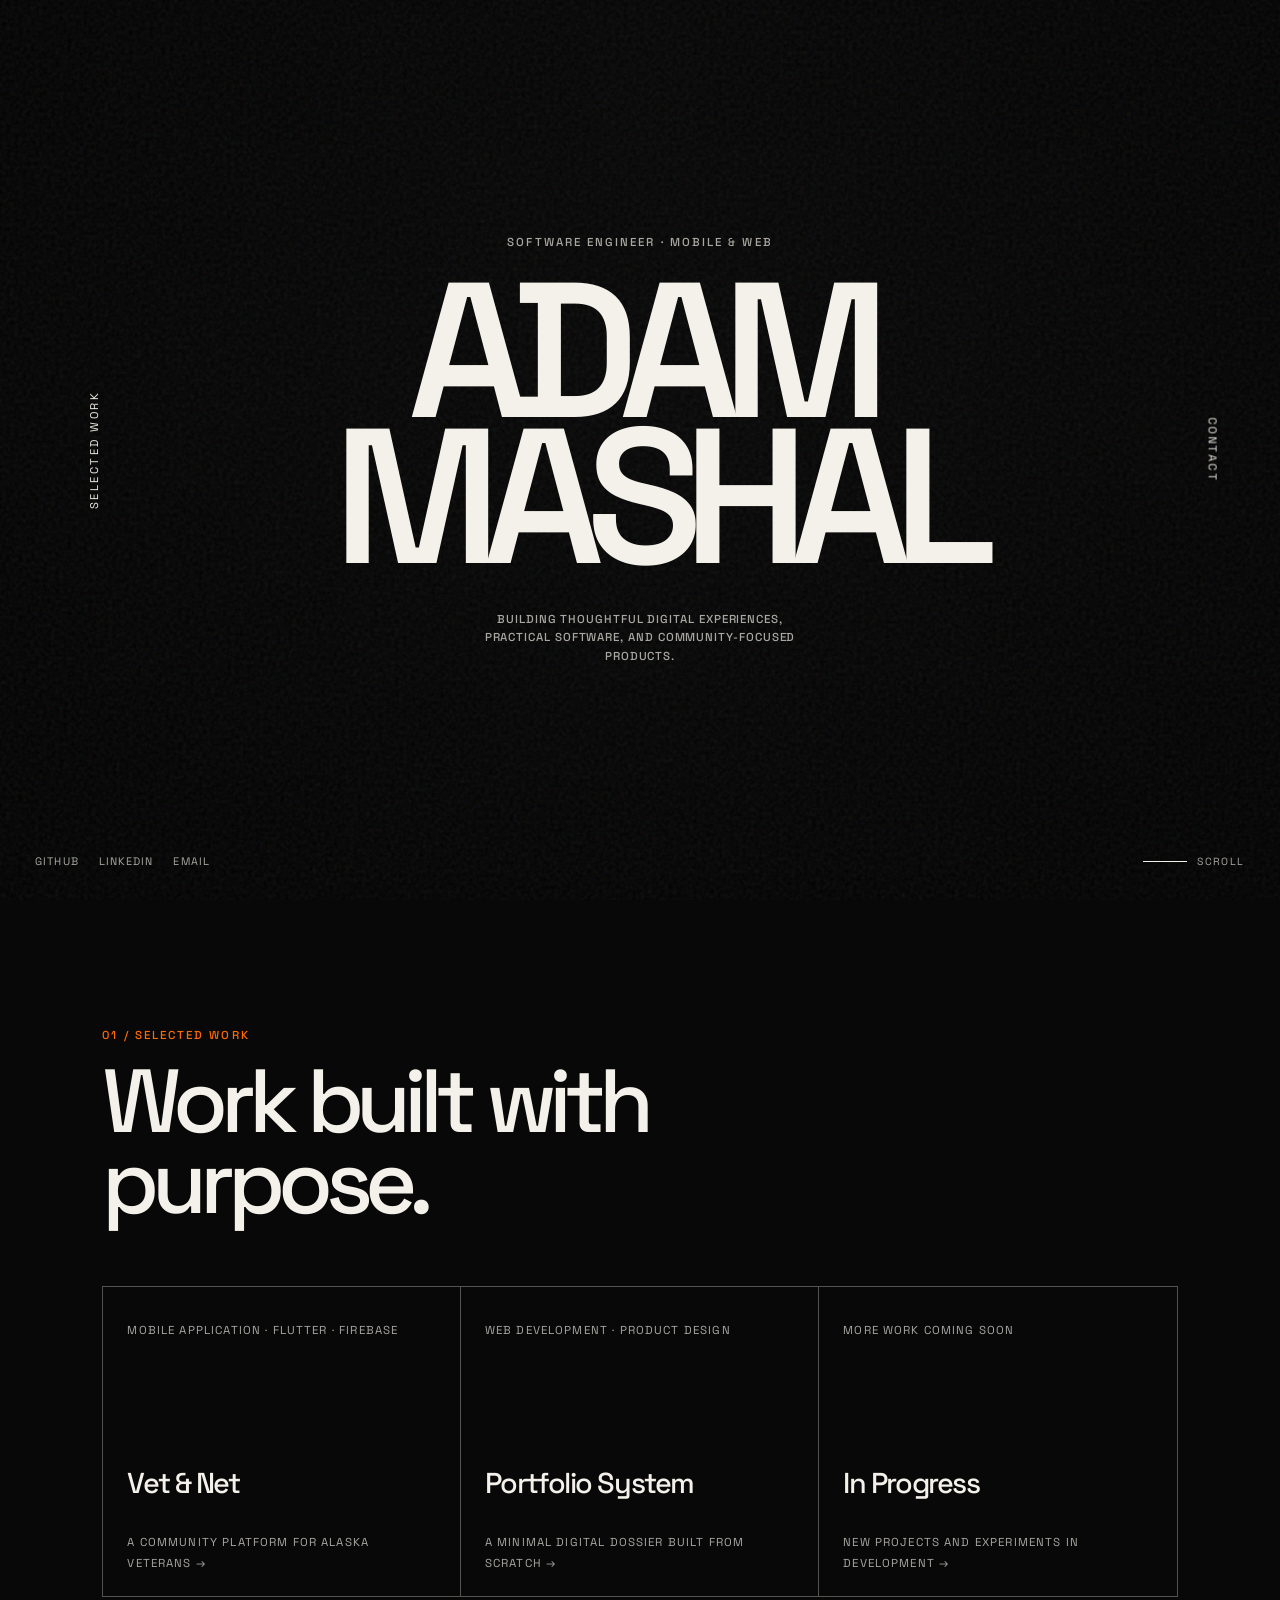
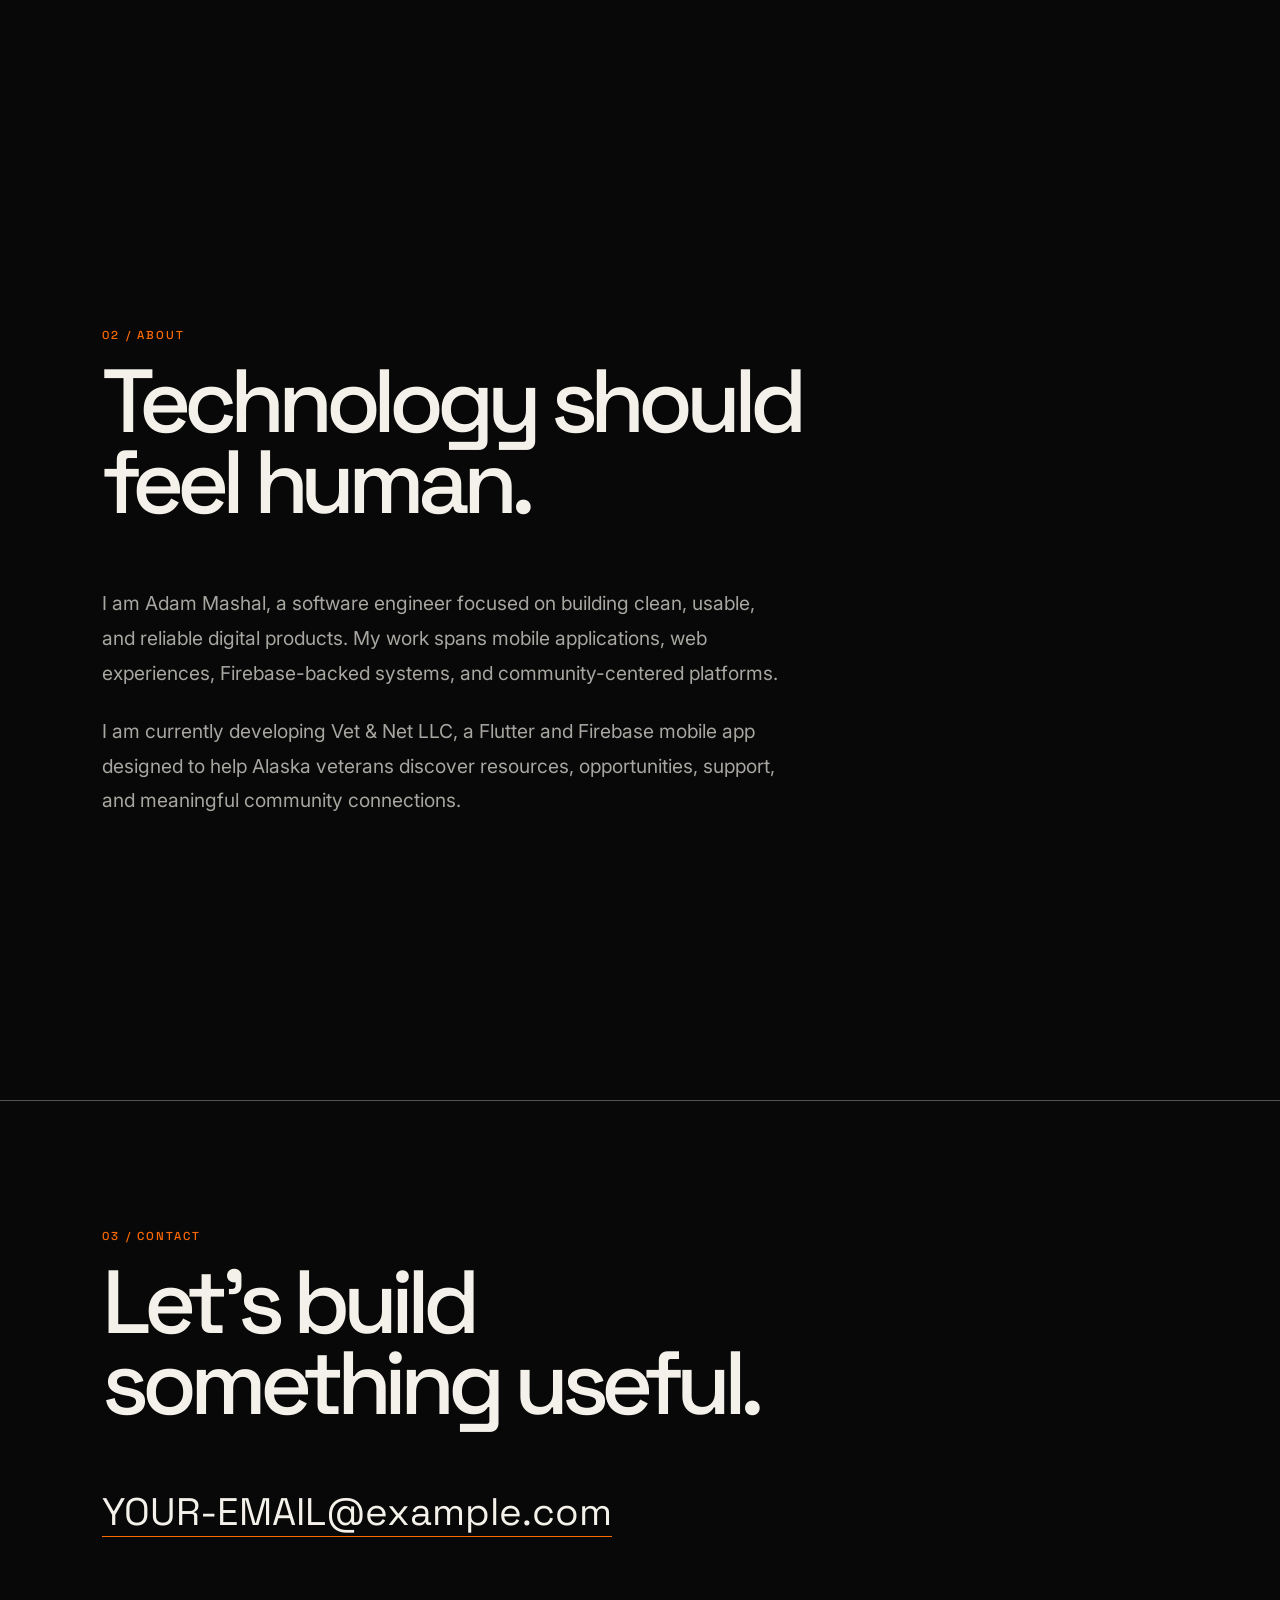
==== commit 6f1049e4: "Revamp portfolio page with new content and layout Updated the portfolio page with a new layout, impr" ====
--- a/index.html
+++ b/index.html
@@ -1,105 +1,209 @@
 <!DOCTYPE html>
 <html lang="en">
 <head>
-  <meta charset="UTF-8" />
-  <meta name="viewport" content="width=device-width, initial-scale=1.0" />
-
-  <title>Adam Mashal — Portfolio</title>
+  <meta charset="UTF-8">
+  <meta
+    name="viewport"
+    content="width=device-width, initial-scale=1.0"
+  >
+
   <meta
     name="description"
-    content="Portfolio of Adam Mashal, Software Engineer and creator of Vet & Net LLC."
-  />
-
-<link rel="stylesheet" href="./style.css?v=3" />
+    content="Adam Mashal — Software Engineer building thoughtful digital products and community-focused mobile experiences."
+  >
+
+  <title>Adam Mashal | Software Engineer</title>
+
+  <link rel="preconnect" href="https://fonts.googleapis.com">
+  <link rel="preconnect" href="https://fonts.gstatic.com" crossorigin>
+
+  <link
+    href="https://fonts.googleapis.com/css2?family=Inter:wght@400;500;600&family=Space+Grotesk:wght@400;500;600;700&display=swap"
+    rel="stylesheet"
+  >
+
+  <link rel="stylesheet" href="./style.css?v=4">
 </head>
 
 <body>
-  <!-- Optional background video. Remove this entire block if flames.mp4 is not uploaded. -->
-  <video class="background-video" autoplay muted loop playsinline>
-    <source src="assets/flames.mp4" type="video/mp4" />
-  </video>
-
-  <div class="background-overlay"></div>
-
-  <main class="portfolio-page">
-    <header class="site-header">
-      <a class="logo" href="index.html">AM.</a>
-
-      <nav aria-label="Main navigation">
-        <a href="#work">Work</a>
-        <a href="#contact">Contact</a>
-      </nav>
-    </header>
-
-    <section class="hero">
-      <p class="eyebrow">SOFTWARE ENGINEER / PORTFOLIO / 2026</p>
-
-      <h1>
-        ADAM<br />
-        MASHAL
+  <main class="landing-page">
+    <!-- Full-screen background video -->
+    <video
+      class="flame-video"
+      autoplay
+      muted
+      loop
+      playsinline
+      preload="auto"
+      poster="./assets/flames-poster.png"
+      aria-hidden="true"
+    >
+      <source src="./assets/flames.mp4" type="video/mp4">
+    </video>
+
+    <div class="video-overlay"></div>
+    <div class="grain"></div>
+
+    <!-- Vertical navigation -->
+    <a class="side-link side-link-left" href="#work">
+      Selected Work
+    </a>
+
+    <a class="side-link side-link-right" href="#contact">
+      Contact
+    </a>
+
+    <!-- Center hero -->
+    <section class="hero" aria-labelledby="main-heading">
+      <p class="hero-label">
+        Software Engineer · Mobile & Web
+      </p>
+
+      <h1 id="main-heading">
+        <span>Adam</span>
+        <span>Mashal</span>
       </h1>
 
-      <p class="hero-copy">
-        I build practical, secure digital experiences with Flutter, Firebase,
-        and modern web technologies.
+      <p class="hero-subtitle">
+        Building thoughtful digital experiences, practical software,
+        and community-focused products.
       </p>
-
-      <a class="button" href="#work">View Selected Work ↓</a>
     </section>
 
-    <section class="work-section" id="work">
-      <div class="section-heading">
-        <p class="eyebrow">SELECTED WORK</p>
-        <h2>Featured Project</h2>
-      </div>
-
+    <!-- Replace # with your real URLs when ready -->
+    <nav class="social-links" aria-label="Social links">
+      <a
+        href="https://github.com/YOUR-GITHUB-USERNAME"
+        target="_blank"
+        rel="noopener noreferrer"
+      >
+        GitHub
+      </a>
+
+      <a
+        href="https://www.linkedin.com/in/YOUR-LINKEDIN-USERNAME"
+        target="_blank"
+        rel="noopener noreferrer"
+      >
+        LinkedIn
+      </a>
+
+      <a href="mailto:YOUR-EMAIL@example.com">
+        Email
+      </a>
+    </nav>
+
+    <div class="scroll-indicator" aria-hidden="true">
+      <span></span>
+      Scroll
+    </div>
+  </main>
+
+  <!-- Selected work -->
+  <section id="work" class="content-section">
+    <p class="section-number">01 / Selected Work</p>
+
+    <h2>
+      Work built with<br>
+      purpose.
+    </h2>
+
+    <div class="project-grid">
+      <!-- Vet & Net -->
+      <article
+        class="project-card"
+        onclick="window.location.href='./vetnet.html'"
+        onkeydown="if (event.key === 'Enter' || event.key === ' ') { window.location.href='./vetnet.html'; }"
+        role="link"
+        tabindex="0"
+        aria-label="View the Vet and Net case study"
+      >
+        <p>Mobile Application · Flutter · Firebase</p>
+
+        <h3>Vet &amp; Net</h3>
+
+        <span>
+          A community platform for Alaska veterans →
+        </span>
+      </article>
+
+      <!-- Placeholder project -->
       <article class="project-card">
-        <div class="project-image-wrap">
-          <img
-            class="project-image"
-            src="assets/vetnet-preview.png"
-            alt="Vet and Net mobile app preview"
-          />
-        </div>
-
-        <div class="project-content">
-          <p class="eyebrow">FLUTTER / FIREBASE / MOBILE APP</p>
-
-          <h3>Vet &amp; Net LLC</h3>
-
-          <p>
-            A community-focused mobile platform built to help Alaska veterans
-            find trusted resources, employment opportunities, and meaningful
-            support networks.
-          </p>
-
-          <a class="text-link" href="vetnet.html">
-            View Vet &amp; Net Case Study →
-          </a>
-        </div>
+        <p>Web Development · Product Design</p>
+
+        <h3>Portfolio System</h3>
+
+        <span>
+          A minimal digital dossier built from scratch →
+        </span>
       </article>
-    </section>
-
-    <section class="contact-section" id="contact">
-      <p class="eyebrow">LET'S CONNECT</p>
-
-      <h2>Have a project in mind?</h2>
-
-      <!-- Replace this email address with your real email -->
-      <a class="contact-email" href="mailto:your-email@example.com">
-        your-email@example.com
-      </a>
-
-      <div class="social-links">
-        <!-- Replace # with your real links -->
-        <a href="#" target="_blank" rel="noopener noreferrer">GitHub</a>
-        <a href="#" target="_blank" rel="noopener noreferrer">LinkedIn</a>
-      </div>
-    </section>
-
-    <footer>
-      <p>© 2026 Adam Mashal. Built with purpose.</p>
-    </footer>
-  </main>
+
+      <!-- Placeholder project -->
+      <article class="project-card">
+        <p>More Work Coming Soon</p>
+
+        <h3>In Progress</h3>
+
+        <span>
+          New projects and experiments in development →
+        </span>
+      </article>
+    </div>
+  </section>
+
+  <!-- About -->
+  <section class="content-section">
+    <p class="section-number">02 / About</p>
+
+    <h2>
+      Technology should<br>
+      feel human.
+    </h2>
+
+    <p
+      style="
+        max-width: 680px;
+        color: var(--muted-text);
+        font-family: Inter, sans-serif;
+        font-size: clamp(1rem, 1.5vw, 1.2rem);
+        line-height: 1.8;
+      "
+    >
+      I am Adam Mashal, a software engineer focused on building clean,
+      usable, and reliable digital products. My work spans mobile
+      applications, web experiences, Firebase-backed systems, and
+      community-centered platforms.
+    </p>
+
+    <p
+      style="
+        max-width: 680px;
+        margin-top: 1.5rem;
+        color: var(--muted-text);
+        font-family: Inter, sans-serif;
+        font-size: clamp(1rem, 1.5vw, 1.2rem);
+        line-height: 1.8;
+      "
+    >
+      I am currently developing Vet &amp; Net LLC, a Flutter and Firebase
+      mobile app designed to help Alaska veterans discover resources,
+      opportunities, support, and meaningful community connections.
+    </p>
+  </section>
+
+  <!-- Contact -->
+  <section id="contact" class="content-section contact-section">
+    <p class="section-number">03 / Contact</p>
+
+    <h2>
+      Let’s build<br>
+      something useful.
+    </h2>
+
+    <!-- Replace this with your real email address -->
+    <a class="email-link" href="mailto:YOUR-EMAIL@example.com">
+      YOUR-EMAIL@example.com
+    </a>
+  </section>
 </body>
 </html>
--- a/style.css
+++ b/style.css
@@ -1,20 +1,9 @@
-@import url("https://fonts.googleapis.com/css2?family=Space+Grotesk:wght@400;500;600;700&family=Inter:wght@400;500;600&display=swap");
-
 :root {
-  --black: #070707;
-  --charcoal: #111111;
-  --panel: rgba(18, 18, 18, 0.8);
-  --white: #f4f1eb;
-  --muted: #aea9a1;
-  --orange: #ed741d;
-  --amber: #ffad42;
-  --line: rgba(255, 255, 255, 0.15);
-
-  --navy: #0b1f33;
-  --blue: #163b5c;
-  --teal: #1f7a8c;
-  --sky: #dceaf2;
-  --gold: #d89a2b;
+  --background: #080808;
+  --text: #f4f1ea;
+  --muted-text: rgba(244, 241, 234, 0.68);
+  --line: rgba(244, 241, 234, 0.32);
+  --fire: #ff6a00;
 }
 
 * {
@@ -23,712 +12,327 @@
 
 html {
   scroll-behavior: smooth;
-  background: var(--black);
 }
 
 body {
   margin: 0;
-  min-width: 320px;
-  color: var(--white);
-  background: var(--black);
-  font-family: "Inter", Arial, sans-serif;
-  overflow-x: hidden;
-}
-
-img {
-  display: block;
-  max-width: 100%;
-}
-
-/* =========================================================
-   PORTFOLIO BACKGROUND VIDEO
-   ========================================================= */
-
-.background-video {
-  position: fixed;
-  z-index: -3;
-  top: 0;
-  left: 0;
-
-  width: 100vw;
-  height: 100vh;
-
-  object-fit: cover;
-  object-position: center;
-  pointer-events: none;
-}
-
-.background-overlay {
-  position: fixed;
-  z-index: -2;
-  inset: 0;
-
-  background:
-    radial-gradient(
-      circle at 70% 35%,
-      rgba(175, 54, 8, 0.22) 0%,
-      rgba(0, 0, 0, 0.24) 38%,
-      rgba(0, 0, 0, 0.84) 100%
-    ),
-    rgba(0, 0, 0, 0.5);
-
-  pointer-events: none;
-}
-
-/* Adds a subtle grain-like visual layer */
-.background-overlay::after {
-  content: "";
-  position: absolute;
-  inset: 0;
-  opacity: 0.08;
-  pointer-events: none;
-  background-image:
-    repeating-radial-gradient(
-      circle at 0 0,
-      rgba(255, 255, 255, 0.8) 0,
-      rgba(255, 255, 255, 0.8) 1px,
-      transparent 1px,
-      transparent 3px
-    );
-  background-size: 4px 4px;
-}
-
-/* =========================================================
-   SHARED LAYOUT
-   ========================================================= */
-
-.portfolio-page,
-.case-study-page {
+  background: var(--background);
+  color: var(--text);
+  font-family: "Space Grotesk", sans-serif;
+}
+
+.landing-page {
   position: relative;
-  z-index: 1;
-  width: min(1400px, 100%);
-  margin: 0 auto;
-  padding: 0 56px;
-}
-
-.site-header {
-  display: flex;
-  align-items: center;
-  justify-content: space-between;
-  min-height: 94px;
-  border-bottom: 1px solid var(--line);
-}
-
-.logo {
-  color: var(--white);
-  font-family: "Space Grotesk", sans-serif;
-  font-size: 1.45rem;
-  font-weight: 700;
-  letter-spacing: -0.08em;
-  text-decoration: none;
-}
-
-.site-header nav {
-  display: flex;
-  gap: 28px;
-}
-
-.site-header nav a,
-.back-link {
-  color: var(--white);
-  font-size: 0.82rem;
-  font-weight: 600;
-  letter-spacing: 0.08em;
-  text-decoration: none;
-  text-transform: uppercase;
-  transition: color 180ms ease;
-}
-
-.site-header nav a:hover,
-.back-link:hover {
-  color: var(--orange);
-}
-
-.eyebrow {
-  margin: 0 0 18px;
-  color: var(--amber);
-  font-size: 0.72rem;
-  font-weight: 600;
-  letter-spacing: 0.15em;
-  line-height: 1.4;
-  text-transform: uppercase;
-}
-
-h1,
-h2,
-h3 {
-  margin-top: 0;
-  font-family: "Space Grotesk", Arial, sans-serif;
-}
-
-h2 {
-  margin-bottom: 22px;
-  font-size: clamp(2rem, 4vw, 4rem);
-  letter-spacing: -0.06em;
-  line-height: 0.98;
-}
-
-.button {
-  display: inline-flex;
-  align-items: center;
-  justify-content: center;
-  min-height: 48px;
-  padding: 14px 21px;
-  border: 1px solid var(--orange);
-  color: #0a0a0a;
-  background: var(--orange);
-  font-size: 0.78rem;
-  font-weight: 700;
-  letter-spacing: 0.08em;
-  text-decoration: none;
-  text-transform: uppercase;
-  transition:
-    background 180ms ease,
-    color 180ms ease,
-    transform 180ms ease;
-}
-
-.button:hover {
-  color: var(--white);
-  background: transparent;
-  transform: translateY(-2px);
-}
-
-.text-link {
-  display: inline-block;
-  margin-top: 12px;
-  color: var(--amber);
-  font-size: 0.85rem;
-  font-weight: 700;
-  letter-spacing: 0.04em;
-  text-decoration: none;
-}
-
-.text-link:hover {
-  color: var(--white);
-}
-
-/* =========================================================
-   INDEX / PORTFOLIO PAGE
-   ========================================================= */
-
-.hero {
-  display: flex;
-  flex-direction: column;
-  align-items: flex-start;
-  justify-content: center;
-  min-height: calc(100vh - 94px);
-  padding: 80px 0 100px;
-}
-
-.hero h1 {
-  max-width: 100%;
-  margin: 0;
-  color: var(--white);
-  font-size: clamp(4.6rem, 13vw, 12rem);
-  font-weight: 700;
-  letter-spacing: -0.1em;
-  line-height: 0.77;
-  text-transform: uppercase;
-}
-
-.hero-copy {
-  max-width: 505px;
-  margin: 42px 0 28px;
-  color: #e2ddd5;
-  font-size: clamp(1rem, 1.5vw, 1.15rem);
-  line-height: 1.75;
-}
-
-.work-section,
-.contact-section {
-  padding: 120px 0;
-  border-top: 1px solid var(--line);
-}
-
-.section-heading {
-  display: flex;
-  align-items: end;
-  justify-content: space-between;
-  gap: 24px;
-  margin-bottom: 42px;
-}
-
-.section-heading h2 {
-  margin: 0;
-}
-
-.project-card {
-  display: grid;
-  grid-template-columns: minmax(280px, 1.15fr) minmax(260px, 0.85fr);
+  min-height: 100svh;
   overflow: hidden;
-  border: 1px solid var(--line);
-  background: rgba(7, 7, 7, 0.64);
-  backdrop-filter: blur(8px);
-}
-
-.project-image-wrap {
   display: flex;
   align-items: center;
   justify-content: center;
-  min-height: 510px;
-  padding: 42px;
-  overflow: hidden;
+  isolation: isolate;
+}
+
+.flame-video,
+.video-overlay,
+.grain {
+  position: absolute;
+  inset: 0;
+  width: 100%;
+  height: 100%;
+}
+
+.flame-video {
+  z-index: -3;
+  object-fit: cover;
+  filter: saturate(1.1) contrast(1.08);
+}
+
+.video-overlay {
+  z-index: -2;
   background:
-    radial-gradient(circle at center, rgba(216, 154, 43, 0.24), transparent 65%),
-    #101010;
-}
-
-.project-image {
-  width: auto;
-  max-width: 100%;
-  max-height: 430px;
-  object-fit: contain;
-  filter: drop-shadow(0 20px 30px rgba(0, 0, 0, 0.65));
-  transition: transform 300ms ease;
-}
-
-.project-card:hover .project-image {
-  transform: scale(1.035);
-}
-
-.project-content {
+    linear-gradient(
+      90deg,
+      rgba(0, 0, 0, 0.78) 0%,
+      rgba(0, 0, 0, 0.26) 50%,
+      rgba(0, 0, 0, 0.72) 100%
+    ),
+    linear-gradient(
+      0deg,
+      rgba(0, 0, 0, 0.72) 0%,
+      rgba(0, 0, 0, 0.08) 55%,
+      rgba(0, 0, 0, 0.45) 100%
+    );
+}
+
+.grain {
+  z-index: -1;
+  opacity: 0.12;
+  pointer-events: none;
+  background-image: url("data:image/svg+xml,%3Csvg viewBox='0 0 200 200' xmlns='http://www.w3.org/2000/svg'%3E%3Cfilter id='noiseFilter'%3E%3CfeTurbulence type='fractalNoise' baseFrequency='1.1' numOctaves='4' stitchTiles='stitch'/%3E%3C/filter%3E%3Crect width='100%25' height='100%25' filter='url(%23noiseFilter)' opacity='.7'/%3E%3C/svg%3E");
+}
+
+.hero {
+  width: min(80%, 1050px);
+  text-align: center;
+  animation: reveal 1.2s ease both;
+}
+
+.hero-label,
+.hero-subtitle,
+.section-number {
+  margin: 0;
+  font-size: 0.72rem;
+  font-weight: 500;
+  letter-spacing: 0.18em;
+  text-transform: uppercase;
+}
+
+.hero-label {
+  margin-bottom: 1.8rem;
+  color: var(--muted-text);
+}
+
+.hero h1 {
+  margin: 0;
+  font-size: clamp(4.8rem, 15vw, 13.5rem);
+  font-weight: 600;
+  line-height: 0.76;
+  letter-spacing: -0.1em;
+  text-transform: uppercase;
+}
+
+.hero h1 span {
+  display: block;
+}
+
+.hero h1 span:last-child {
+  margin-left: 0.16em;
+}
+
+.hero-subtitle {
+  max-width: 320px;
+  margin: 2.5rem auto 0;
+  color: var(--muted-text);
+  line-height: 1.6;
+  letter-spacing: 0.08em;
+}
+
+.side-link {
+  position: absolute;
+  top: 50%;
+  z-index: 2;
+  color: var(--text);
+  text-decoration: none;
+  text-transform: uppercase;
+  font-size: 0.7rem;
+  letter-spacing: 0.22em;
+  transition: color 250ms ease, letter-spacing 250ms ease;
+}
+
+.side-link:hover {
+  color: var(--fire);
+  letter-spacing: 0.32em;
+}
+
+.side-link-left {
+  left: 2.2rem;
+  transform: translateY(-50%) rotate(-90deg);
+}
+
+.side-link-right {
+  right: 2.2rem;
+  transform: translateY(-50%) rotate(90deg);
+}
+
+.social-links {
+  position: absolute;
+  bottom: 2rem;
+  left: 2.2rem;
   display: flex;
-  flex-direction: column;
-  justify-content: center;
-  padding: 56px;
-}
-
-.project-content h3 {
-  margin-bottom: 18px;
-  font-size: clamp(2rem, 3.5vw, 3.7rem);
-  letter-spacing: -0.06em;
-  line-height: 0.98;
-}
-
-.project-content p:not(.eyebrow) {
-  max-width: 470px;
-  margin: 0;
-  color: var(--muted);
-  line-height: 1.8;
-}
-
-.contact-section {
-  text-align: center;
-}
-
-.contact-section h2 {
-  margin-bottom: 24px;
-}
-
-.contact-email {
-  color: var(--white);
-  font-family: "Space Grotesk", sans-serif;
-  font-size: clamp(1.3rem, 3vw, 2.6rem);
-  font-weight: 600;
-  letter-spacing: -0.05em;
+  gap: 1.25rem;
+}
+
+.social-links a {
+  color: var(--muted-text);
+  font-size: 0.68rem;
+  letter-spacing: 0.1em;
   text-decoration: none;
-  overflow-wrap: anywhere;
-}
-
-.contact-email:hover {
-  color: var(--orange);
-}
-
-.social-links {
-  display: flex;
-  justify-content: center;
-  gap: 22px;
-  margin-top: 34px;
-}
-
-.social-links a {
-  color: var(--muted);
-  font-size: 0.8rem;
-  font-weight: 600;
-  letter-spacing: 0.08em;
-  text-decoration: none;
-  text-transform: uppercase;
+  text-transform: uppercase;
+  transition: color 250ms ease;
 }
 
 .social-links a:hover {
-  color: var(--white);
-}
-
-footer {
+  color: var(--fire);
+}
+
+.scroll-indicator {
+  position: absolute;
+  right: 2.2rem;
+  bottom: 2rem;
   display: flex;
   align-items: center;
-  justify-content: space-between;
-  gap: 20px;
-  padding: 28px 0 36px;
-  border-top: 1px solid var(--line);
-  color: var(--muted);
-  font-size: 0.78rem;
-}
-
-footer p {
-  margin: 0;
-}
-
-footer a {
-  color: var(--white);
-  font-size: 0.78rem;
-  text-decoration: none;
-}
-
-footer a:hover {
-  color: var(--orange);
-}
-
-/* =========================================================
-   VET & NET CASE STUDY PAGE
-   ========================================================= */
-
-.case-study-page {
-  background: var(--navy);
-}
-
-.case-study-page .site-header {
-  border-color: rgba(220, 234, 242, 0.18);
-}
-
-.case-study-page .logo,
-.case-study-page .back-link {
-  color: var(--sky);
-}
-
-.case-study-page .back-link:hover {
-  color: var(--gold);
-}
-
-.case-study-hero {
-  display: grid;
-  grid-template-columns: 1fr minmax(280px, 440px);
-  align-items: center;
-  gap: 80px;
-  min-height: 680px;
-  padding: 90px 0;
-}
-
-.case-study-page .eyebrow {
-  color: var(--gold);
-}
-
-.case-study-hero h1 {
-  margin-bottom: 26px;
-  color: var(--sky);
-  font-size: clamp(3.5rem, 8vw, 7.5rem);
-  letter-spacing: -0.09em;
-  line-height: 0.84;
-}
-
-.intro {
-  max-width: 630px;
-  margin: 0;
-  color: rgba(220, 234, 242, 0.82);
-  font-size: 1.08rem;
-  line-height: 1.8;
-}
-
-.tag-list {
-  display: flex;
-  flex-wrap: wrap;
-  gap: 10px;
-  margin-top: 30px;
-}
-
-.tag-list span {
-  padding: 8px 11px;
-  border: 1px solid rgba(220, 234, 242, 0.25);
-  color: var(--sky);
-  font-size: 0.72rem;
-  font-weight: 600;
-  letter-spacing: 0.06em;
-  text-transform: uppercase;
-}
-
-.hero-phone-preview {
-  display: flex;
-  align-items: center;
-  justify-content: center;
-  min-height: 510px;
-  padding: 30px;
-  background:
-    radial-gradient(circle, rgba(31, 122, 140, 0.65), transparent 64%);
-}
-
-.hero-phone-preview img {
-  max-height: 560px;
-  width: auto;
-  filter: drop-shadow(0 28px 32px rgba(0, 0, 0, 0.55));
-}
-
-.case-study-section {
-  padding: 100px 0;
-  border-top: 1px solid rgba(220, 234, 242, 0.18);
-}
-
-.case-study-section > p:not(.eyebrow) {
-  max-width: 780px;
-  color: rgba(220, 234, 242, 0.8);
-  font-size: 1.02rem;
-  line-height: 1.9;
-}
-
-.case-study-section h2 {
-  max-width: 900px;
-  color: var(--sky);
-}
-
-.feature-grid {
+  gap: 0.6rem;
+  color: var(--muted-text);
+  font-size: 0.65rem;
+  letter-spacing: 0.14em;
+  text-transform: uppercase;
+}
+
+.scroll-indicator span {
+  width: 2.8rem;
+  height: 1px;
+  background: var(--text);
+  animation: pulse 1.8s ease-in-out infinite;
+}
+
+.content-section {
+  min-height: 100svh;
+  padding: 8rem clamp(1.5rem, 8vw, 8rem);
+  background: var(--background);
+}
+
+.section-number {
+  color: var(--fire);
+}
+
+.content-section h2 {
+  margin: 1.2rem 0 4rem;
+  font-size: clamp(3rem, 7vw, 7.5rem);
+  font-weight: 500;
+  letter-spacing: -0.08em;
+  line-height: 0.9;
+}
+
+.project-grid {
   display: grid;
   grid-template-columns: repeat(3, 1fr);
-  gap: 14px;
-  margin-top: 42px;
-}
-
-.feature-card {
-  min-height: 220px;
-  padding: 28px;
-  border: 1px solid rgba(220, 234, 242, 0.17);
-  background: rgba(22, 59, 92, 0.42);
-}
-
-.feature-card h3 {
-  margin-bottom: 16px;
-  color: var(--gold);
-  font-size: 1.2rem;
-}
-
-.feature-card p {
-  margin: 0;
-  color: rgba(220, 234, 242, 0.75);
-  font-size: 0.93rem;
-  line-height: 1.7;
-}
-
-.screen-grid {
-  display: grid;
-  grid-template-columns: repeat(3, 1fr);
-  align-items: start;
-  gap: 24px;
-  margin-top: 42px;
-}
-
-.screen-card {
-  margin: 0;
-  padding: 22px;
-  border: 1px solid rgba(220, 234, 242, 0.17);
-  background: rgba(22, 59, 92, 0.42);
-}
-
-.screen-card img {
-  width: 100%;
-  max-height: 530px;
-  margin: 0 auto;
-  object-fit: contain;
-}
-
-.screen-card figcaption {
-  margin-top: 18px;
-  color: rgba(220, 234, 242, 0.75);
-  font-size: 0.84rem;
-  line-height: 1.5;
-}
-
-.technical-section {
-  padding-bottom: 110px;
-}
-
-.technical-list {
-  max-width: 850px;
-  margin: 34px 0 0;
-  padding: 0;
-  list-style: none;
-}
-
-.technical-list li {
-  padding: 18px 0;
-  border-bottom: 1px solid rgba(220, 234, 242, 0.16);
-  color: rgba(220, 234, 242, 0.78);
-  line-height: 1.65;
-}
-
-.technical-list strong {
-  color: var(--gold);
-}
-
-.case-study-cta {
-  padding: 100px 40px;
-  text-align: center;
-  background: var(--teal);
-}
-
-.case-study-cta h2 {
-  max-width: 720px;
-  margin-right: auto;
-  margin-bottom: 32px;
-  margin-left: auto;
-  color: var(--sky);
-}
-
-.case-study-cta .button {
-  border-color: var(--gold);
-  background: var(--gold);
-}
-
-.case-study-cta .button:hover {
-  color: var(--sky);
-  background: transparent;
-}
-
-.case-study-page footer {
-  border-color: rgba(220, 234, 242, 0.18);
-  color: rgba(220, 234, 242, 0.65);
-}
-
-.case-study-page footer a {
-  color: var(--sky);
-}
-
-/* =========================================================
-   TABLET AND MOBILE
-   ========================================================= */
-
-@media (max-width: 900px) {
-  .portfolio-page,
-  .case-study-page {
-    padding: 0 28px;
+  border-top: 1px solid var(--line);
+}
+
+.project-card {
+  min-height: 310px;
+  padding: 1.5rem;
+  border-right: 1px solid var(--line);
+  border-bottom: 1px solid var(--line);
+  cursor: pointer;
+  transition: background 250ms ease, color 250ms ease;
+}
+
+.project-card:first-child {
+  border-left: 1px solid var(--line);
+}
+
+.project-card:hover {
+  background: var(--fire);
+  color: #080808;
+}
+
+.project-card p,
+.project-card span {
+  color: var(--muted-text);
+  font-size: 0.72rem;
+  letter-spacing: 0.1em;
+  text-transform: uppercase;
+}
+
+.project-card:hover p,
+.project-card:hover span {
+  color: #080808;
+}
+
+.project-card h3 {
+  margin-top: 8rem;
+  font-size: 1.8rem;
+  font-weight: 500;
+  letter-spacing: -0.05em;
+}
+
+.contact-section {
+  border-top: 1px solid var(--line);
+}
+
+.email-link {
+  display: inline-block;
+  color: var(--text);
+  font-size: clamp(1.3rem, 3vw, 3rem);
+  text-decoration: none;
+  border-bottom: 1px solid var(--fire);
+  transition: color 250ms ease;
+}
+
+.email-link:hover {
+  color: var(--fire);
+}
+
+@keyframes reveal {
+  from {
+    opacity: 0;
+    transform: translateY(20px);
+  }
+
+  to {
+    opacity: 1;
+    transform: translateY(0);
+  }
+}
+
+@keyframes pulse {
+  0%,
+  100% {
+    opacity: 0.35;
+    transform: scaleX(0.7);
+    transform-origin: right;
+  }
+
+  50% {
+    opacity: 1;
+    transform: scaleX(1);
+    transform-origin: right;
+  }
+}
+
+@media (max-width: 700px) {
+  .side-link-left {
+    left: 0.8rem;
+  }
+
+  .side-link-right {
+    right: 0.8rem;
+  }
+
+  .social-links {
+    bottom: 1.2rem;
+    left: 1.2rem;
+    gap: 0.8rem;
+  }
+
+  .scroll-indicator {
+    display: none;
+  }
+
+  .project-grid {
+    grid-template-columns: 1fr;
   }
 
   .project-card,
-  .case-study-hero {
-    grid-template-columns: 1fr;
-  }
-
-  .project-image-wrap {
-    min-height: 420px;
-  }
-
-  .project-content {
-    padding: 38px 30px 42px;
-  }
-
-  .case-study-hero {
-    gap: 30px;
-    padding: 70px 0;
-  }
-
-  .hero-phone-preview {
-    min-height: 400px;
-  }
-
-  .feature-grid {
-    grid-template-columns: repeat(2, 1fr);
-  }
-
-  .screen-grid {
-    grid-template-columns: repeat(2, 1fr);
-  }
-}
-
-@media (max-width: 600px) {
-  .portfolio-page,
-  .case-study-page {
-    padding: 0 20px;
-  }
-
-  .site-header {
-    min-height: 76px;
-  }
-
-  .site-header nav {
-    gap: 16px;
-  }
-
-  .site-header nav a,
-  .back-link {
-    font-size: 0.68rem;
-  }
-
-  .hero {
-    min-height: calc(100svh - 76px);
-    padding: 58px 0 72px;
-  }
-
-  .hero h1 {
-    font-size: clamp(3.8rem, 19vw, 6rem);
-    line-height: 0.8;
-  }
-
-  .hero-copy {
-    margin-top: 30px;
-    line-height: 1.65;
-  }
-
-  .work-section,
-  .contact-section,
-  .case-study-section {
-    padding: 72px 0;
-  }
-
-  .section-heading {
-    display: block;
-    margin-bottom: 30px;
-  }
-
-  .project-image-wrap {
-    min-height: 340px;
-    padding: 26px;
-  }
-
-  .project-image {
-    max-height: 300px;
-  }
-
-  .project-content {
-    padding: 30px 24px 34px;
-  }
-
-  .case-study-hero {
-    min-height: auto;
-    padding: 60px 0;
-  }
-
-  .case-study-hero h1 {
-    font-size: clamp(3.4rem, 17vw, 5.3rem);
-  }
-
-  .hero-phone-preview {
-    min-height: 340px;
-    padding: 20px;
-  }
-
-  .hero-phone-preview img {
-    max-height: 430px;
-  }
-
-  .feature-grid,
-  .screen-grid {
-    grid-template-columns: 1fr;
-  }
-
-  .feature-card {
-    min-height: auto;
-  }
-
-  .screen-card img {
-    max-height: 480px;
-  }
-
-  .case-study-cta {
-    margin-right: -20px;
-    margin-left: -20px;
-    padding: 72px 24px;
-  }
-
-  footer {
-    flex-direction: column;
-    align-items: flex-start;
-  }
-}
+  .project-card:first-child {
+    border-left: 1px solid var(--line);
+  }
+
+  .project-card {
+    min-height: 210px;
+  }
+
+  .project-card h3 {
+    margin-top: 4rem;
+  }
+}
+
+@media (prefers-reduced-motion: reduce) {
+  *,
+  *::before,
+  *::after {
+    animation-duration: 0.01ms !important;
+    animation-iteration-count: 1 !important;
+    scroll-behavior: auto !important;
+  }
+}
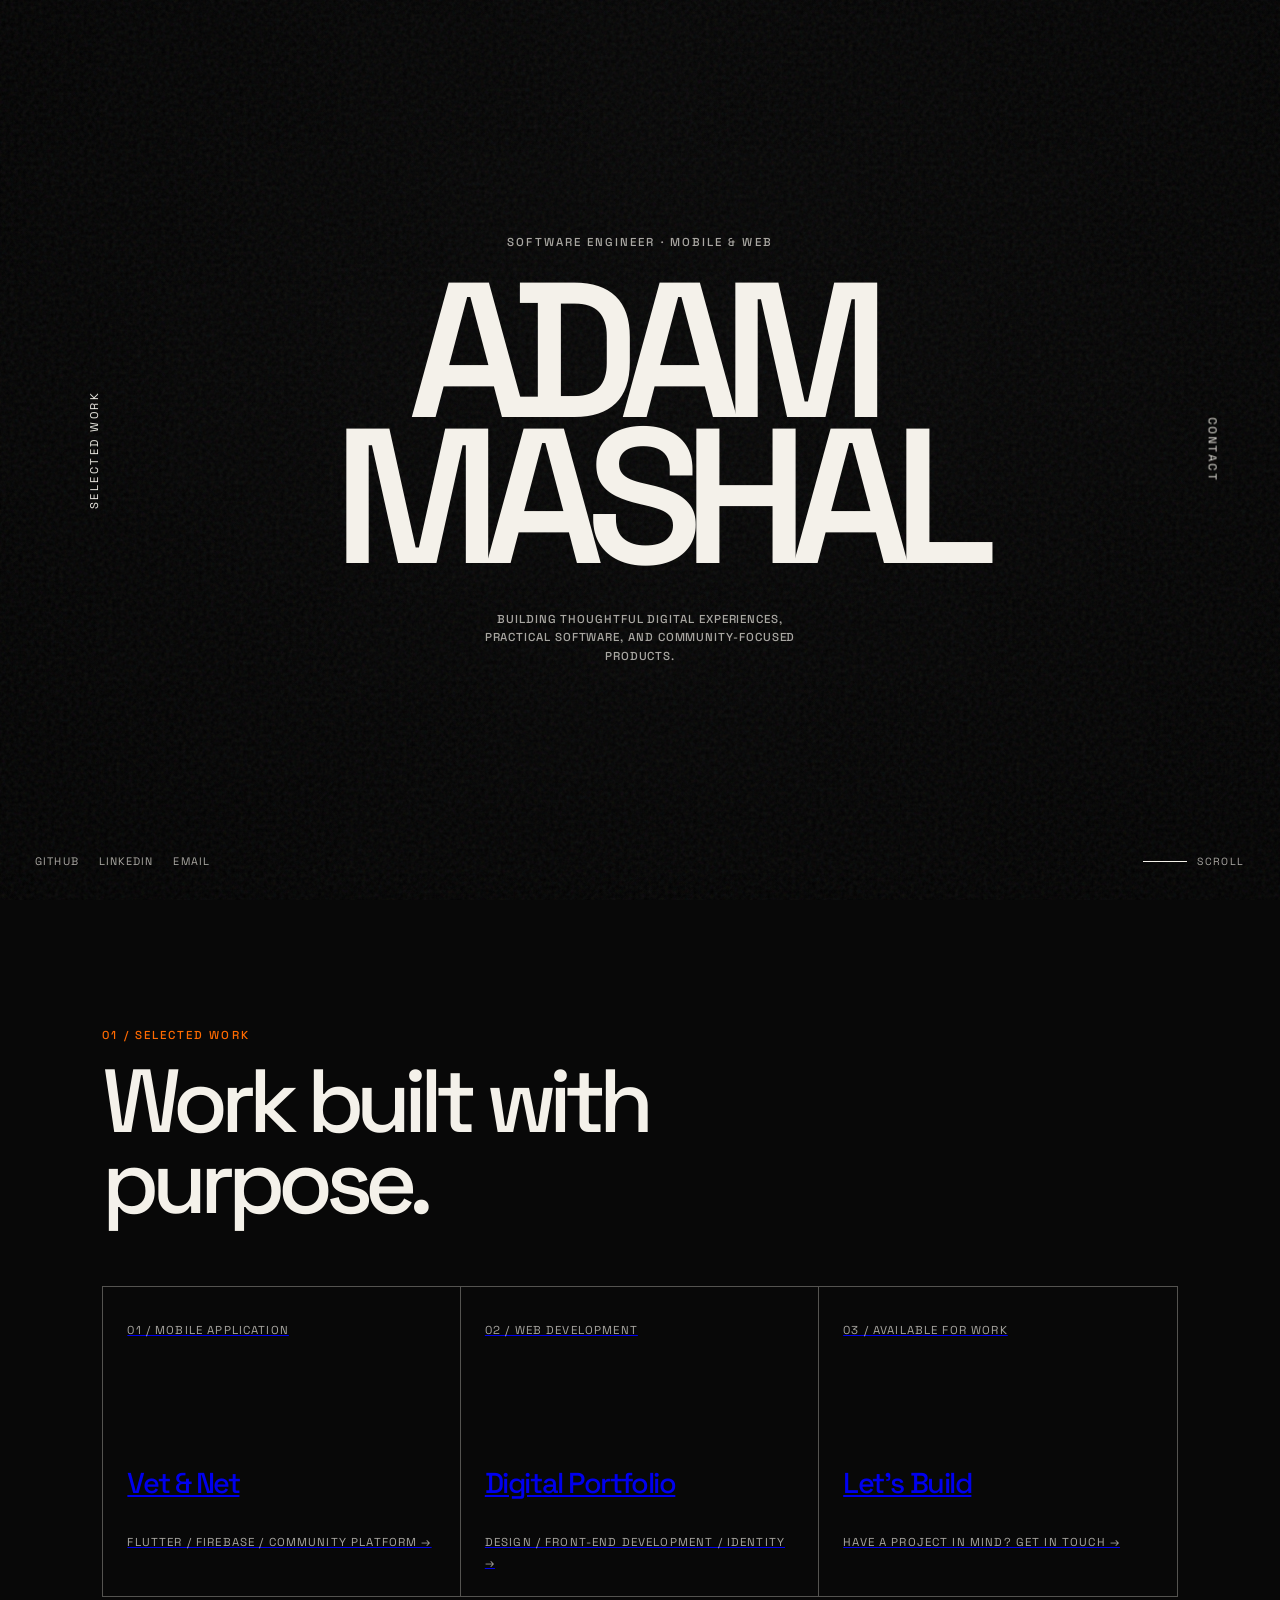
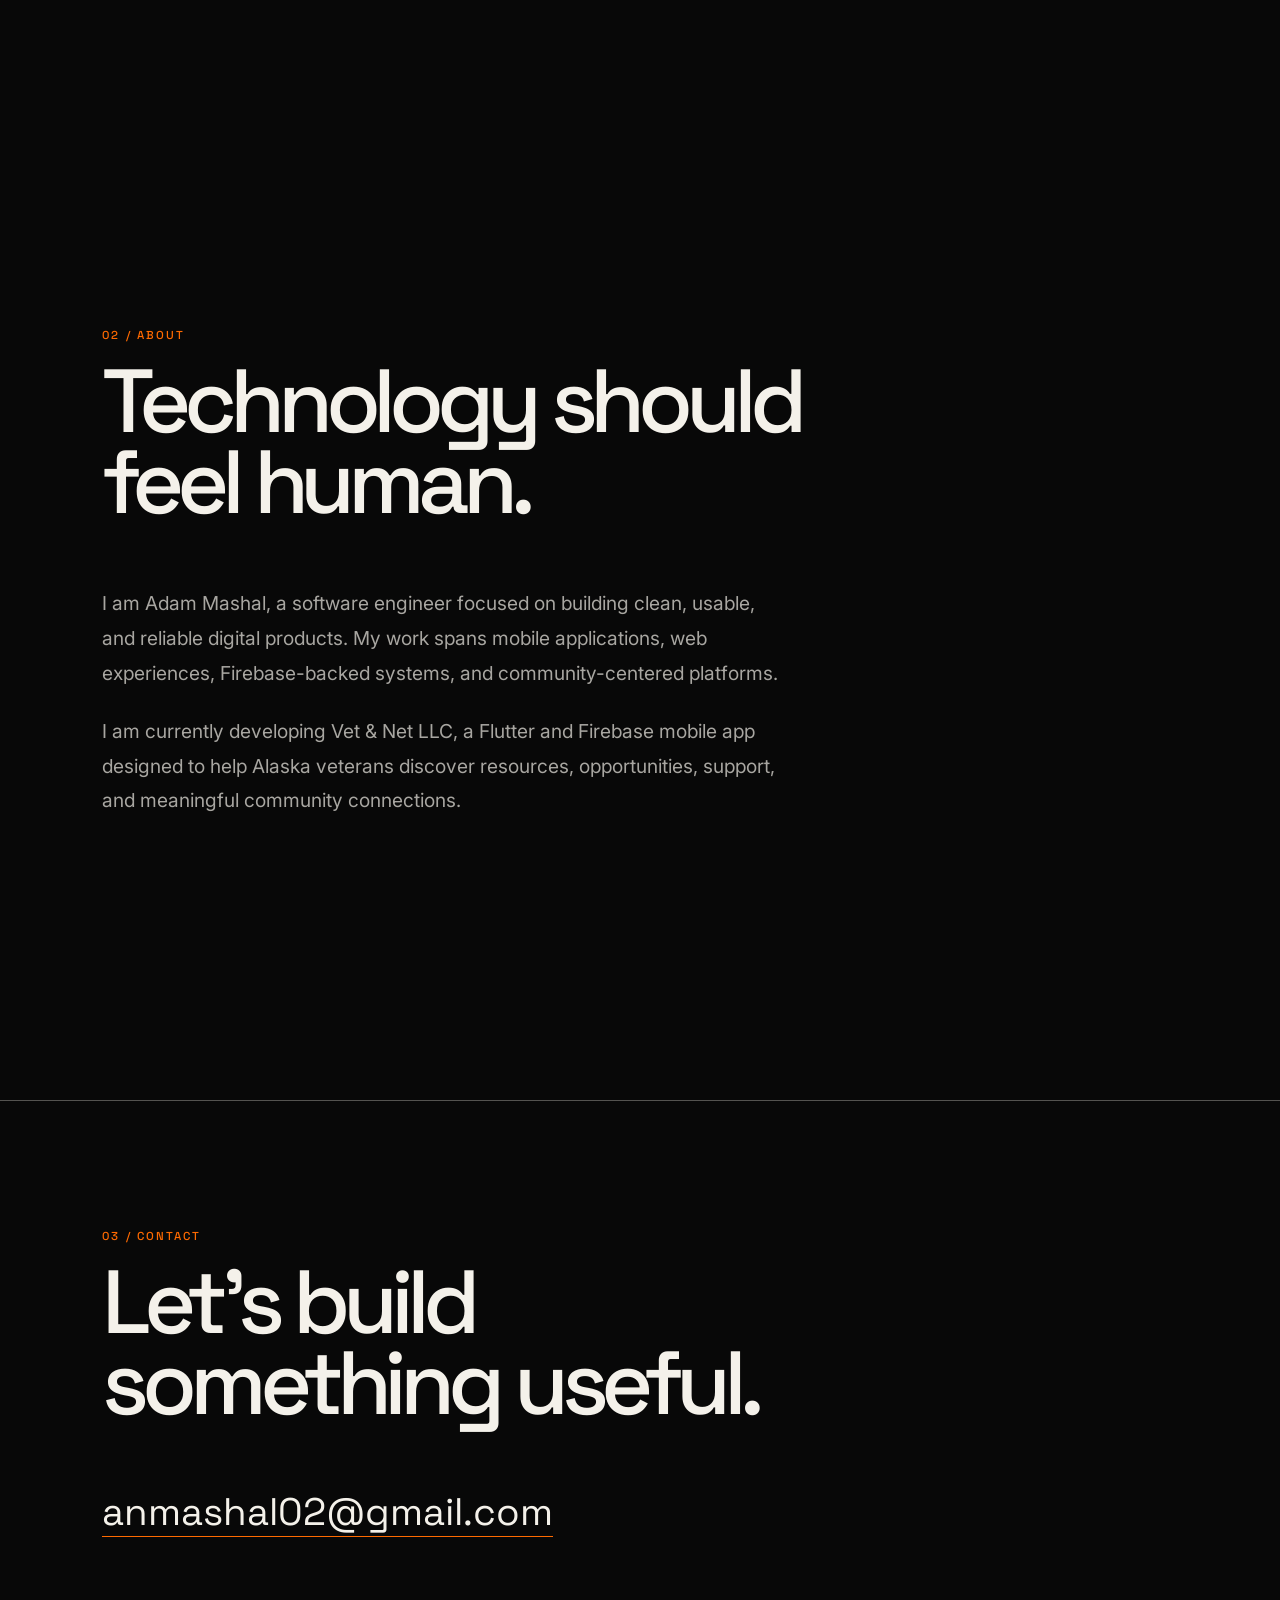
==== commit 11123567: "Update index.html" ====
--- a/index.html
+++ b/index.html
@@ -2,6 +2,7 @@
 <html lang="en">
 <head>
   <meta charset="UTF-8">
+
   <meta
     name="viewport"
     content="width=device-width, initial-scale=1.0"
@@ -22,7 +23,7 @@
     rel="stylesheet"
   >
 
-  <link rel="stylesheet" href="./style.css?v=4">
+  <link rel="stylesheet" href="./style.css?v=11">
 </head>
 
 <body>
@@ -35,7 +36,6 @@
       loop
       playsinline
       preload="auto"
-      poster="./assets/flames-poster.png"
       aria-hidden="true"
     >
       <source src="./assets/flames.mp4" type="video/mp4">
@@ -56,7 +56,7 @@
     <!-- Center hero -->
     <section class="hero" aria-labelledby="main-heading">
       <p class="hero-label">
-        Software Engineer · Mobile & Web
+        Software Engineer · Mobile &amp; Web
       </p>
 
       <h1 id="main-heading">
@@ -70,10 +70,9 @@
       </p>
     </section>
 
-    <!-- Replace # with your real URLs when ready -->
     <nav class="social-links" aria-label="Social links">
       <a
-        href="https://github.com/YOUR-GITHUB-USERNAME"
+        href="https://github.com/aadumb"
         target="_blank"
         rel="noopener noreferrer"
       >
@@ -81,14 +80,14 @@
       </a>
 
       <a
-        href="https://www.linkedin.com/in/YOUR-LINKEDIN-USERNAME"
+        href="https://www.linkedin.com/in/adam-mashal-b18ba2243"
         target="_blank"
         rel="noopener noreferrer"
       >
         LinkedIn
       </a>
 
-      <a href="mailto:YOUR-EMAIL@example.com">
+      <a href="mailto:anmashal02@gmail.com">
         Email
       </a>
     </nav>
@@ -110,44 +109,49 @@
 
     <div class="project-grid">
       <!-- Vet & Net -->
-      <article
+      <a
         class="project-card"
-        onclick="window.location.href='./vetnet.html'"
-        onkeydown="if (event.key === 'Enter' || event.key === ' ') { window.location.href='./vetnet.html'; }"
-        role="link"
-        tabindex="0"
-        aria-label="View the Vet and Net case study"
-      >
-        <p>Mobile Application · Flutter · Firebase</p>
+        href="./vetnet.html"
+        aria-label="View the Vet and Net mobile application case study"
+      >
+        <p>01 / Mobile Application</p>
 
         <h3>Vet &amp; Net</h3>
 
         <span>
-          A community platform for Alaska veterans →
+          Flutter / Firebase / Community Platform →
         </span>
-      </article>
-
-      <!-- Placeholder project -->
-      <article class="project-card">
-        <p>Web Development · Product Design</p>
-
-        <h3>Portfolio System</h3>
+      </a>
+
+      <!-- Portfolio / Web Development -->
+      <a
+        class="project-card"
+        href="./web-development.html"
+        aria-label="View the web development portfolio case study"
+      >
+        <p>02 / Web Development</p>
+
+        <h3>Digital Portfolio</h3>
 
         <span>
-          A minimal digital dossier built from scratch →
+          Design / Front-End Development / Identity →
         </span>
-      </article>
-
-      <!-- Placeholder project -->
-      <article class="project-card">
-        <p>More Work Coming Soon</p>
-
-        <h3>In Progress</h3>
+      </a>
+
+      <!-- Contact / Future work -->
+      <a
+        class="project-card"
+        href="mailto:anmashal02@gmail.com?subject=Project%20Inquiry"
+        aria-label="Email Adam Mashal about a project inquiry"
+      >
+        <p>03 / Available for Work</p>
+
+        <h3>Let’s Build</h3>
 
         <span>
-          New projects and experiments in development →
+          Have a project in mind? Get in touch →
         </span>
-      </article>
+      </a>
     </div>
   </section>
 
@@ -200,9 +204,8 @@
       something useful.
     </h2>
 
-    <!-- Replace this with your real email address -->
-    <a class="email-link" href="mailto:YOUR-EMAIL@example.com">
-      YOUR-EMAIL@example.com
+    <a class="email-link" href="mailto:anmashal02@gmail.com">
+      anmashal02@gmail.com
     </a>
   </section>
 </body>
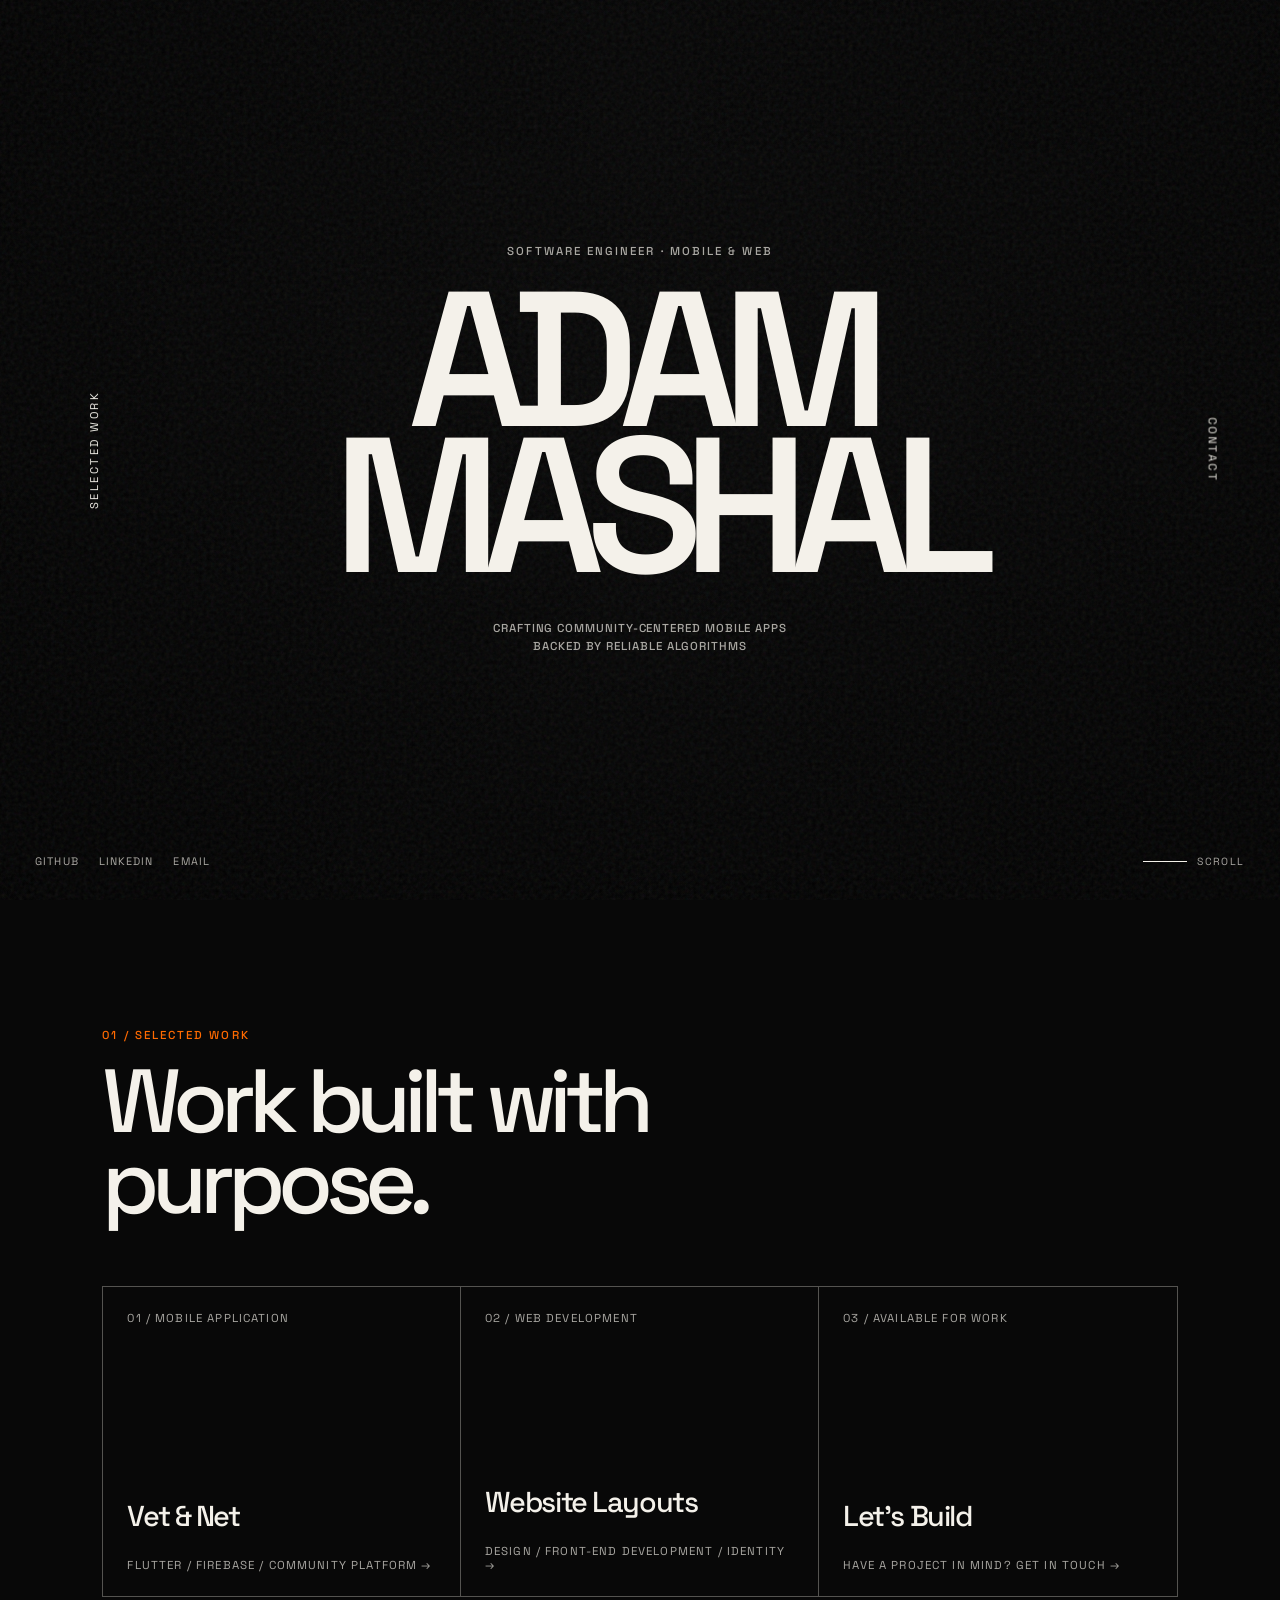
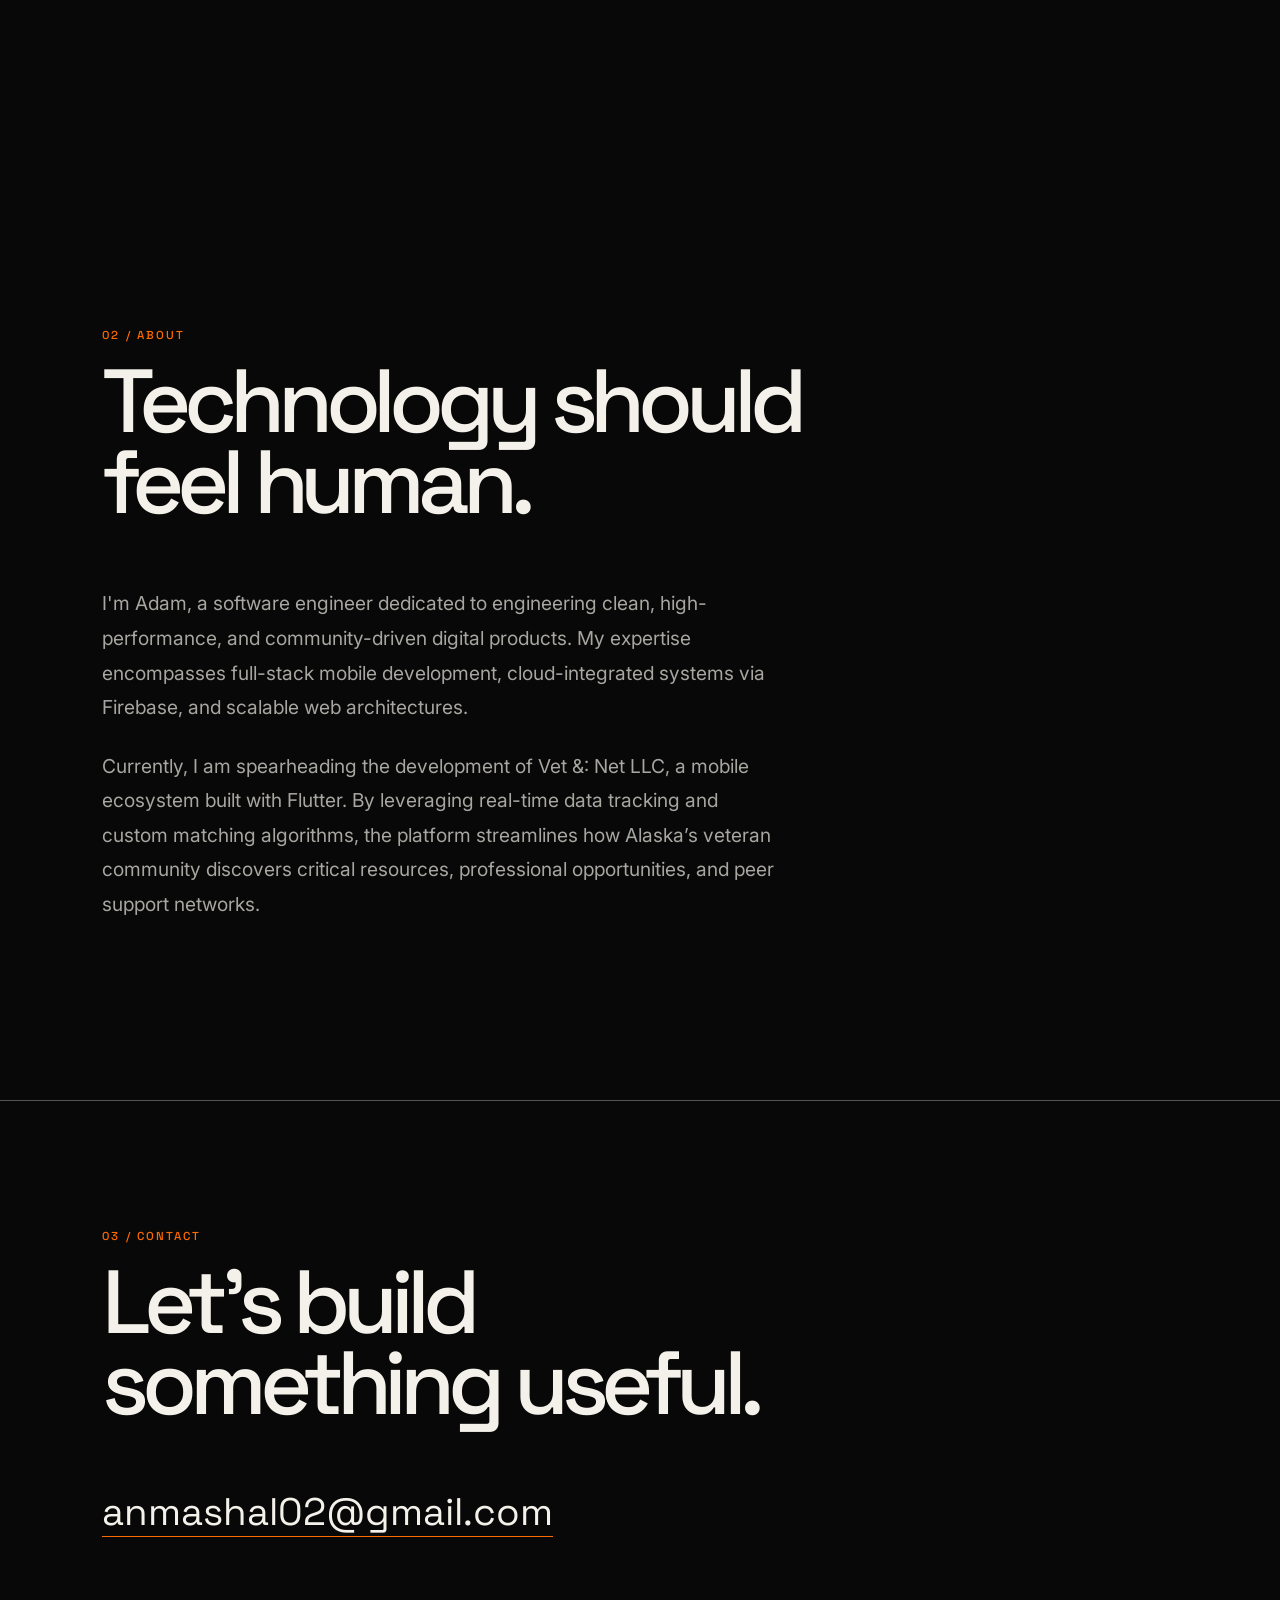
==== commit 68fcc2af: "Revise content and meta description in index.html Updated the description meta tag and modified cont" ====
--- a/index.html
+++ b/index.html
@@ -10,7 +10,7 @@
 
   <meta
     name="description"
-    content="Adam Mashal — Software Engineer building thoughtful digital products and community-focused mobile experiences."
+    content="Adam Mashal — Software Engineer building algorithms and community-focused mobile experiences."
   >
 
   <title>Adam Mashal | Software Engineer</title>
@@ -65,8 +65,7 @@
       </h1>
 
       <p class="hero-subtitle">
-        Building thoughtful digital experiences, practical software,
-        and community-focused products.
+        Crafting community-centered mobile apps backed by reliable algorithms
       </p>
     </section>
 
@@ -131,7 +130,7 @@
       >
         <p>02 / Web Development</p>
 
-        <h3>Digital Portfolio</h3>
+        <h3>Website Layouts</h3>
 
         <span>
           Design / Front-End Development / Identity →
@@ -173,10 +172,7 @@
         line-height: 1.8;
       "
     >
-      I am Adam Mashal, a software engineer focused on building clean,
-      usable, and reliable digital products. My work spans mobile
-      applications, web experiences, Firebase-backed systems, and
-      community-centered platforms.
+      I'm Adam, a software engineer dedicated to engineering clean, high-performance, and community-driven digital products. My expertise encompasses full-stack mobile development, cloud-integrated systems via Firebase, and scalable web architectures.
     </p>
 
     <p
@@ -189,9 +185,7 @@
         line-height: 1.8;
       "
     >
-      I am currently developing Vet &amp; Net LLC, a Flutter and Firebase
-      mobile app designed to help Alaska veterans discover resources,
-      opportunities, support, and meaningful community connections.
+      Currently, I am spearheading the development of Vet &amp: Net LLC, a mobile ecosystem built with Flutter. By leveraging real-time data tracking and custom matching algorithms, the platform streamlines how Alaska’s veteran community discovers critical resources, professional opportunities, and peer support networks.
     </p>
   </section>
 
--- a/style.css
+++ b/style.css
@@ -23,14 +23,15 @@
 
 .landing-page {
   position: relative;
+  display: flex;
   min-height: 100svh;
-  overflow: hidden;
-  display: flex;
   align-items: center;
   justify-content: center;
+  overflow: hidden;
   isolation: isolate;
 }
 
+/* Background video layers */
 .flame-video,
 .video-overlay,
 .grain {
@@ -70,6 +71,7 @@
   background-image: url("data:image/svg+xml,%3Csvg viewBox='0 0 200 200' xmlns='http://www.w3.org/2000/svg'%3E%3Cfilter id='noiseFilter'%3E%3CfeTurbulence type='fractalNoise' baseFrequency='1.1' numOctaves='4' stitchTiles='stitch'/%3E%3C/filter%3E%3Crect width='100%25' height='100%25' filter='url(%23noiseFilter)' opacity='.7'/%3E%3C/svg%3E");
 }
 
+/* Hero */
 .hero {
   width: min(80%, 1050px);
   text-align: center;
@@ -116,21 +118,24 @@
   letter-spacing: 0.08em;
 }
 
+/* Side navigation */
 .side-link {
   position: absolute;
   top: 50%;
   z-index: 2;
   color: var(--text);
-  text-decoration: none;
-  text-transform: uppercase;
   font-size: 0.7rem;
   letter-spacing: 0.22em;
+  text-decoration: none;
+  text-transform: uppercase;
   transition: color 250ms ease, letter-spacing 250ms ease;
 }
 
-.side-link:hover {
+.side-link:hover,
+.side-link:focus-visible {
   color: var(--fire);
   letter-spacing: 0.32em;
+  outline: none;
 }
 
 .side-link-left {
@@ -143,6 +148,7 @@
   transform: translateY(-50%) rotate(90deg);
 }
 
+/* Social links */
 .social-links {
   position: absolute;
   bottom: 2rem;
@@ -160,10 +166,13 @@
   transition: color 250ms ease;
 }
 
-.social-links a:hover {
+.social-links a:hover,
+.social-links a:focus-visible {
   color: var(--fire);
-}
-
+  outline: none;
+}
+
+/* Scroll indicator */
 .scroll-indicator {
   position: absolute;
   right: 2.2rem;
@@ -184,6 +193,7 @@
   animation: pulse 1.8s ease-in-out infinite;
 }
 
+/* General content sections */
 .content-section {
   min-height: 100svh;
   padding: 8rem clamp(1.5rem, 8vw, 8rem);
@@ -198,54 +208,82 @@
   margin: 1.2rem 0 4rem;
   font-size: clamp(3rem, 7vw, 7.5rem);
   font-weight: 500;
+  line-height: 0.9;
   letter-spacing: -0.08em;
-  line-height: 0.9;
-}
-
+}
+
+/* Selected work */
 .project-grid {
   display: grid;
   grid-template-columns: repeat(3, 1fr);
   border-top: 1px solid var(--line);
 }
 
+/*
+  Works for both:
+  <a class="project-card">...</a>
+  <article class="project-card">...</article>
+*/
 .project-card {
+  display: flex;
   min-height: 310px;
+  flex-direction: column;
   padding: 1.5rem;
   border-right: 1px solid var(--line);
   border-bottom: 1px solid var(--line);
+  background: transparent;
+  color: var(--text);
   cursor: pointer;
-  transition: background 250ms ease, color 250ms ease;
+  text-decoration: none;
+  transition:
+    background 250ms ease,
+    color 250ms ease,
+    transform 250ms ease;
 }
 
 .project-card:first-child {
   border-left: 1px solid var(--line);
 }
 
-.project-card:hover {
+.project-card:hover,
+.project-card:focus-visible {
   background: var(--fire);
-  color: #080808;
+  color: var(--background);
+  outline: none;
+  transform: translateY(-4px);
+}
+
+.project-card:focus-visible {
+  outline: 2px solid var(--text);
+  outline-offset: -5px;
 }
 
 .project-card p,
 .project-card span {
+  margin: 0;
   color: var(--muted-text);
   font-size: 0.72rem;
   letter-spacing: 0.1em;
   text-transform: uppercase;
-}
-
-.project-card:hover p,
-.project-card:hover span {
-  color: #080808;
+  transition: color 250ms ease;
 }
 
 .project-card h3 {
-  margin-top: 8rem;
+  margin: auto 0 1.5rem;
+  color: inherit;
   font-size: 1.8rem;
   font-weight: 500;
   letter-spacing: -0.05em;
 }
 
+.project-card:hover p,
+.project-card:hover span,
+.project-card:focus-visible p,
+.project-card:focus-visible span {
+  color: var(--background);
+}
+
+/* Contact */
 .contact-section {
   border-top: 1px solid var(--line);
 }
@@ -256,13 +294,16 @@
   font-size: clamp(1.3rem, 3vw, 3rem);
   text-decoration: none;
   border-bottom: 1px solid var(--fire);
-  transition: color 250ms ease;
-}
-
-.email-link:hover {
+  transition: color 250ms ease, border-color 250ms ease;
+}
+
+.email-link:hover,
+.email-link:focus-visible {
   color: var(--fire);
-}
-
+  outline: none;
+}
+
+/* Animations */
 @keyframes reveal {
   from {
     opacity: 0;
@@ -290,6 +331,7 @@
   }
 }
 
+/* Mobile layout */
 @media (max-width: 700px) {
   .side-link-left {
     left: 0.8rem;
@@ -309,6 +351,11 @@
     display: none;
   }
 
+  .content-section {
+    padding-top: 6rem;
+    padding-bottom: 6rem;
+  }
+
   .project-grid {
     grid-template-columns: 1fr;
   }
@@ -323,10 +370,11 @@
   }
 
   .project-card h3 {
-    margin-top: 4rem;
-  }
-}
-
+    margin-bottom: 1rem;
+  }
+}
+
+/* Accessibility */
 @media (prefers-reduced-motion: reduce) {
   *,
   *::before,
@@ -334,5 +382,6 @@
     animation-duration: 0.01ms !important;
     animation-iteration-count: 1 !important;
     scroll-behavior: auto !important;
-  }
-}
+    transition-duration: 0.01ms !important;
+  }
+}
